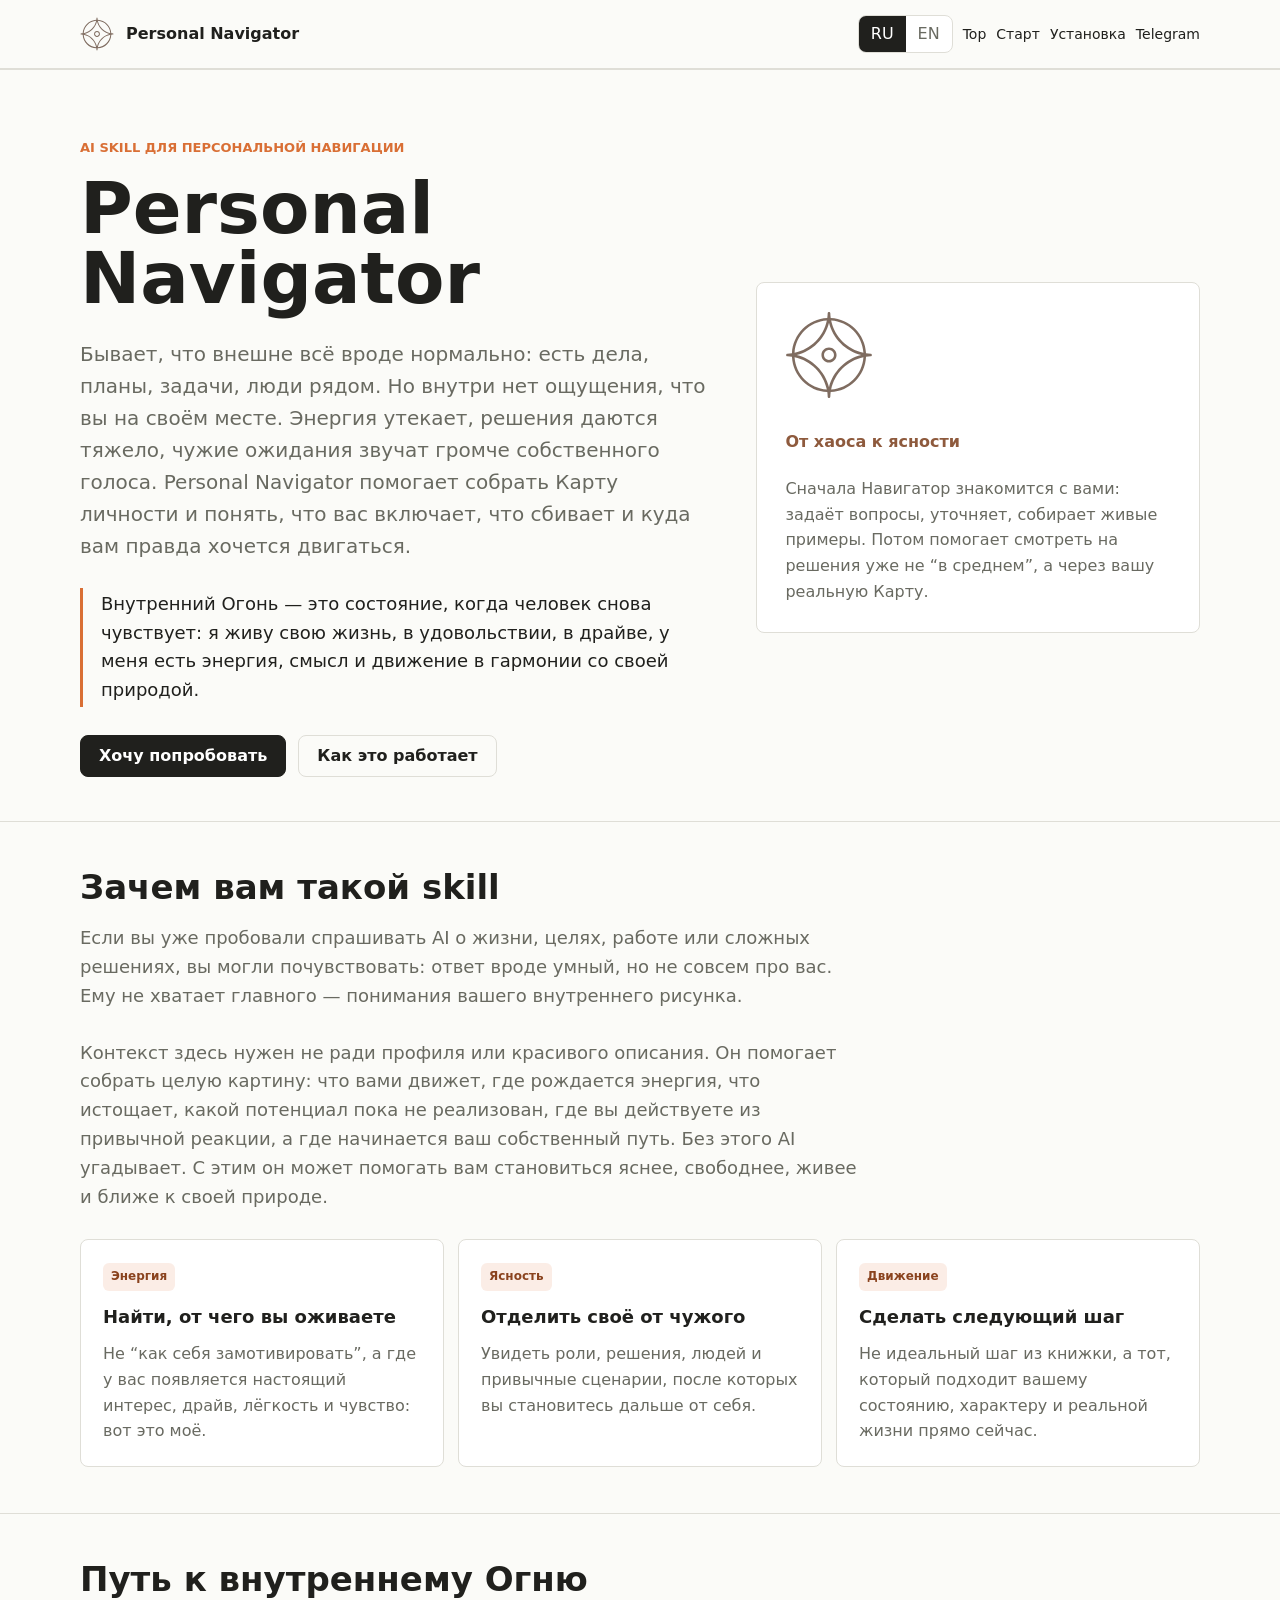
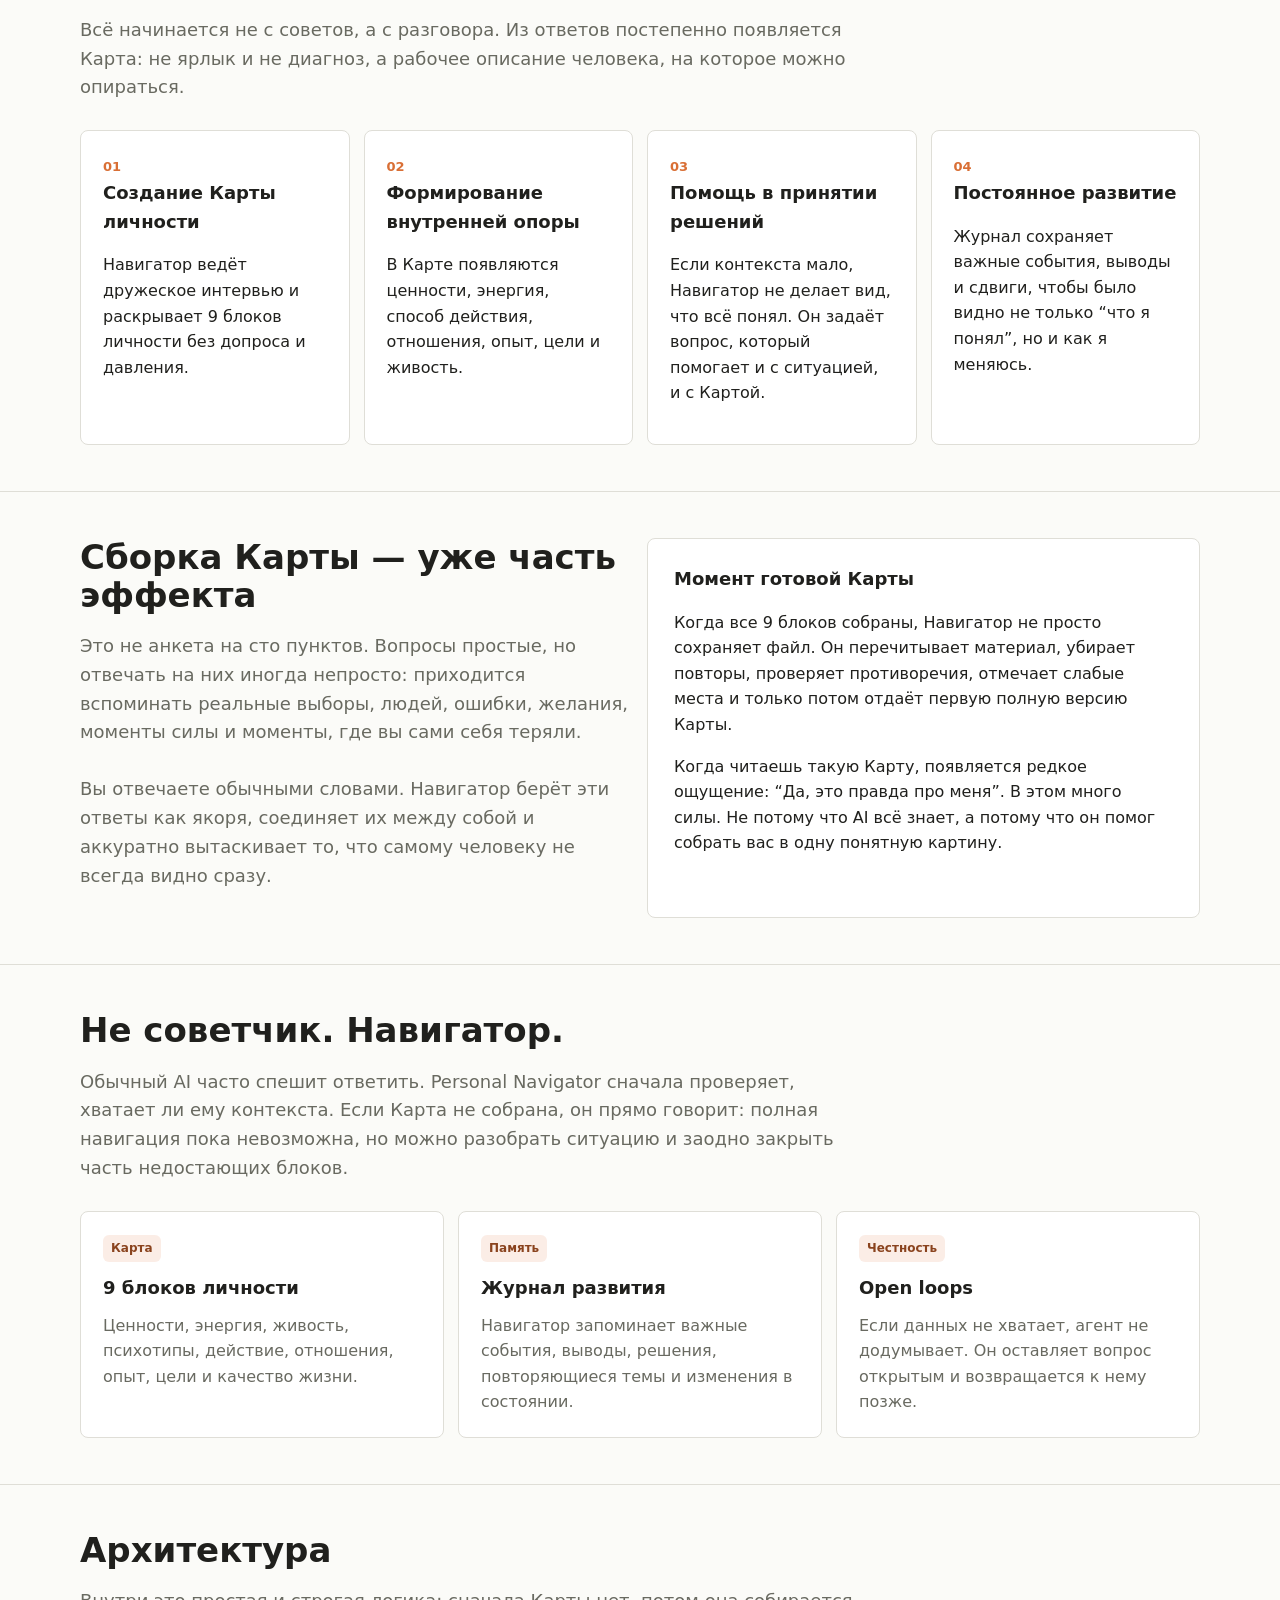
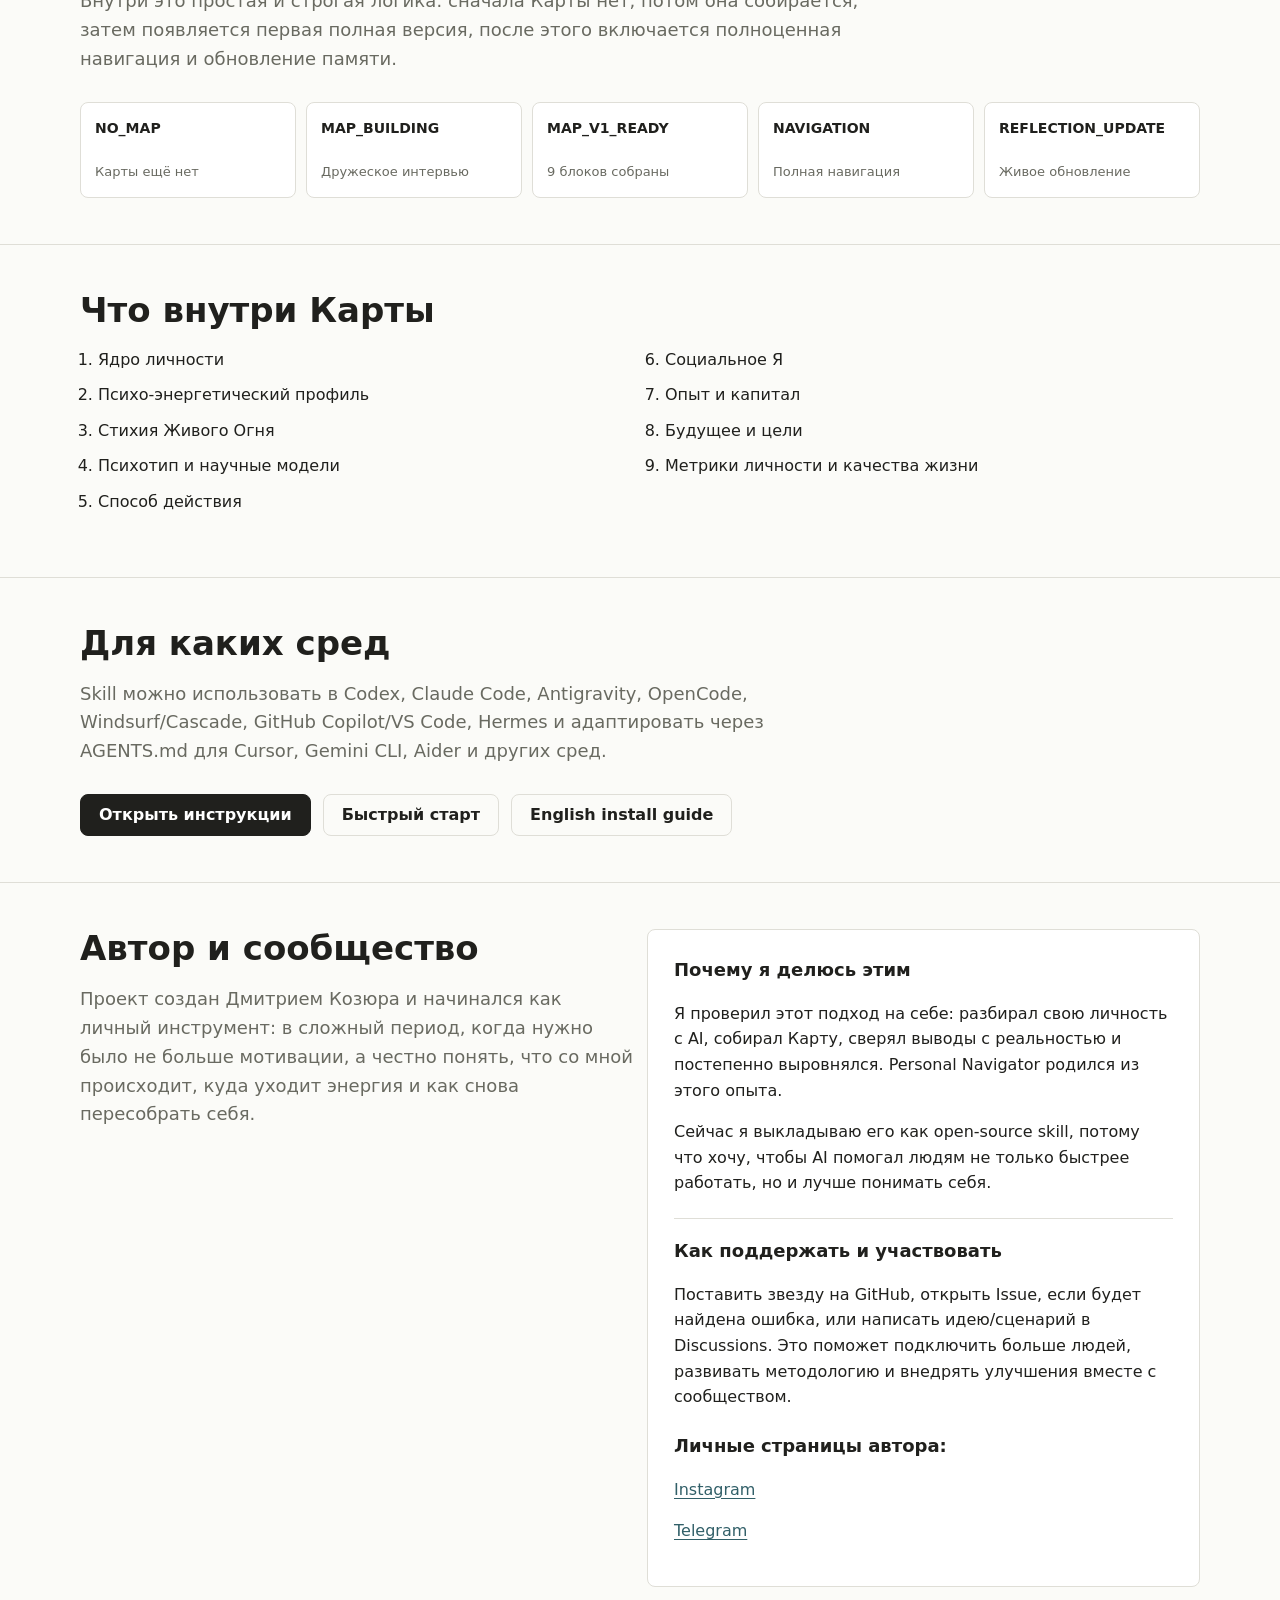
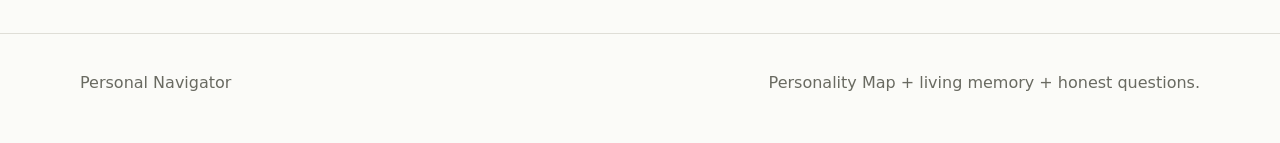
==== docs/index.html @ 2f651cb2 "Initial public release of Personal Navigator" ====
<!doctype html>
<html lang="ru">
  <head>
    <meta charset="utf-8">
    <meta name="viewport" content="width=device-width, initial-scale=1">
    <title>Personal Navigator</title>
    <meta
      name="description"
      content="Personal Navigator: AI navigation toward a living Personality Map, self-understanding, energy, development memory, and Living Fire."
    >
    <style>
      :root {
        --bg: #fbfbf8;
        --panel: #ffffff;
        --ink: #20201d;
        --muted: #696a61;
        --line: #dfded7;
        --fire: #d96f35;
        --moss: #55715b;
        --sea: #315f68;
        --gold: #b88a2f;
        --clay: #8e5a3d;
      }

      * {
        box-sizing: border-box;
      }

      body {
        margin: 0;
        background: var(--bg);
        color: var(--ink);
        font-family: Inter, ui-sans-serif, system-ui, -apple-system, BlinkMacSystemFont, "Segoe UI", sans-serif;
        line-height: 1.6;
      }

      a {
        color: var(--sea);
        text-decoration-thickness: 1px;
        text-underline-offset: 0.18em;
      }

      .wrap {
        width: min(1120px, calc(100% - 32px));
        margin: 0 auto;
      }

      .topbar {
        border-bottom: 1px solid var(--line);
        background: rgba(251, 251, 248, 0.92);
        backdrop-filter: blur(14px);
        position: sticky;
        top: 0;
        z-index: 10;
      }

      .topbar-inner {
        min-height: 68px;
        display: flex;
        align-items: center;
        justify-content: space-between;
        gap: 18px;
      }

      .brand {
        display: flex;
        align-items: center;
        gap: 12px;
        font-weight: 750;
      }

      .brand img {
        width: 34px;
        height: 34px;
      }

      .nav {
        display: flex;
        align-items: center;
        gap: 10px;
        flex-wrap: wrap;
        justify-content: flex-end;
      }

      .lang-switch {
        display: inline-flex;
        border: 1px solid var(--line);
        background: var(--panel);
        border-radius: 8px;
        overflow: hidden;
      }

      .lang-switch button {
        border: 0;
        background: transparent;
        color: var(--muted);
        min-width: 46px;
        height: 36px;
        padding: 0 12px;
        font: inherit;
        cursor: pointer;
      }

      .lang-switch button[aria-pressed="true"] {
        background: var(--ink);
        color: #fff;
      }

      .nav-link {
        min-height: 36px;
        display: inline-flex;
        align-items: center;
        color: var(--ink);
        font-size: 14px;
        text-decoration: none;
      }

      .button {
        display: inline-flex;
        align-items: center;
        justify-content: center;
        min-height: 42px;
        padding: 0 18px;
        border-radius: 8px;
        border: 1px solid var(--ink);
        background: var(--ink);
        color: #fff;
        text-decoration: none;
        font-weight: 700;
      }

      .button.secondary {
        background: transparent;
        color: var(--ink);
        border-color: var(--line);
      }

      .hero {
        padding: 68px 0 44px;
      }

      .hero-grid {
        display: grid;
        grid-template-columns: minmax(0, 1.18fr) minmax(280px, 0.82fr);
        gap: 38px;
        align-items: center;
      }

      .eyebrow {
        margin: 0 0 14px;
        color: var(--fire);
        font-size: 13px;
        text-transform: uppercase;
        letter-spacing: 0;
        font-weight: 800;
      }

      h1 {
        margin: 0;
        font-size: clamp(42px, 6vw, 72px);
        line-height: 0.98;
        letter-spacing: 0;
      }

      .lead {
        margin: 24px 0 0;
        color: var(--muted);
        font-size: 20px;
        max-width: 720px;
      }

      .fire-note {
        margin: 26px 0 0;
        max-width: 680px;
        border-left: 3px solid var(--fire);
        padding: 2px 0 2px 18px;
        color: var(--ink);
        font-size: 18px;
      }

      .micro-copy {
        color: var(--muted);
        font-size: 14px;
        margin: 14px 0 0;
      }

      .actions {
        display: flex;
        gap: 12px;
        flex-wrap: wrap;
        margin-top: 28px;
      }

      .compass-card {
        background: var(--panel);
        border: 1px solid var(--line);
        border-radius: 8px;
        padding: 28px;
      }

      .compass-card img {
        width: 88px;
        height: 88px;
      }

      .compass-card p {
        margin: 22px 0 0;
        color: var(--muted);
      }

      .compass-title {
        display: block;
        margin-top: 22px;
        color: var(--clay);
        font-weight: 800;
      }

      section {
        padding: 46px 0;
        border-top: 1px solid var(--line);
      }

      h2 {
        margin: 0 0 18px;
        font-size: 34px;
        line-height: 1.12;
        letter-spacing: 0;
      }

      h3 {
        margin: 0 0 10px;
        font-size: 18px;
      }

      .section-lead {
        color: var(--muted);
        max-width: 780px;
        margin: 0 0 28px;
        font-size: 18px;
      }

      .grid-3 {
        display: grid;
        grid-template-columns: repeat(3, minmax(0, 1fr));
        gap: 14px;
      }

      .grid-2 {
        display: grid;
        grid-template-columns: repeat(2, minmax(0, 1fr));
        gap: 14px;
      }

      .card {
        background: var(--panel);
        border: 1px solid var(--line);
        border-radius: 8px;
        padding: 22px;
      }

      .card p {
        color: var(--muted);
        margin: 0;
      }

      .card .plain-link {
        display: inline-flex;
        margin-top: 14px;
        font-weight: 700;
      }

      .tag {
        display: inline-block;
        margin-bottom: 12px;
        padding: 4px 8px;
        border-radius: 6px;
        background: rgba(217, 111, 53, 0.12);
        color: #8a431e;
        font-size: 12px;
        font-weight: 800;
      }

      .flow {
        display: grid;
        grid-template-columns: repeat(5, minmax(0, 1fr));
        gap: 10px;
      }

      .path-grid {
        display: grid;
        grid-template-columns: repeat(4, minmax(0, 1fr));
        gap: 14px;
      }

      .path-step {
        background: var(--panel);
        border: 1px solid var(--line);
        border-radius: 8px;
        padding: 22px;
      }

      .path-step span {
        color: var(--fire);
        font-weight: 850;
        font-size: 13px;
      }

      .story-panel {
        background: var(--panel);
        border: 1px solid var(--line);
        border-radius: 8px;
        padding: 26px;
      }

      .story-panel p + p {
        margin-top: 14px;
      }

      .story-panel h3:not(:first-child) {
        margin-top: 22px;
      }

      .community-note {
        border-top: 1px solid var(--line);
        margin-top: 22px;
        padding-top: 18px;
      }

      .flow-step {
        min-height: 96px;
        border: 1px solid var(--line);
        background: var(--panel);
        border-radius: 8px;
        padding: 14px;
        display: flex;
        flex-direction: column;
        justify-content: space-between;
      }

      .flow-step strong {
        font-size: 14px;
        overflow-wrap: anywhere;
      }

      .flow-step span {
        color: var(--muted);
        font-size: 13px;
      }

      .map-list {
        columns: 2;
        column-gap: 32px;
        padding-left: 18px;
      }

      .map-list li {
        break-inside: avoid;
        margin: 0 0 10px;
      }

      .footer {
        padding: 36px 0 48px;
        color: var(--muted);
        border-top: 1px solid var(--line);
      }

      .footer-inner {
        display: flex;
        justify-content: space-between;
        gap: 18px;
        flex-wrap: wrap;
      }

      [data-lang-panel] {
        display: none;
      }

      [data-lang-panel].active {
        display: block;
      }

      @media (max-width: 860px) {
        .hero-grid,
        .grid-3,
        .grid-2,
        .path-grid,
        .flow {
          grid-template-columns: 1fr;
        }

        .hero {
          padding-top: 42px;
        }

        .topbar-inner {
          align-items: flex-start;
          flex-direction: column;
          padding: 12px 0;
        }

        .nav {
          justify-content: flex-start;
        }

        .map-list {
          columns: 1;
        }
      }
    </style>
  </head>
  <body>
    <header class="topbar" id="top">
      <div class="wrap topbar-inner">
        <div class="brand">
          <img src="assets/logo-ai-navigator.svg" alt="">
          <span>Personal Navigator</span>
        </div>
        <nav class="nav" aria-label="Main navigation">
          <div class="lang-switch" aria-label="Language">
            <button type="button" data-lang-button="ru" aria-pressed="true">RU</button>
            <button type="button" data-lang-button="en" aria-pressed="false">EN</button>
          </div>
          <a class="nav-link" href="#top">Top</a>
          <a class="nav-link" id="quickstartLink" href="quickstart.html">Старт</a>
          <a class="nav-link" id="installLink" href="installation.html">Установка</a>
          <a class="nav-link" href="https://t.me/dmitry_kozyura">Telegram</a>
        </nav>
      </div>
    </header>

    <main>
      <div data-lang-panel="ru" class="active">
        <section class="hero" id="overview">
          <div class="wrap hero-grid">
            <div>
              <p class="eyebrow">AI skill для персональной навигации</p>
              <h1>Personal Navigator</h1>
              <p class="lead">
                Бывает, что внешне всё вроде нормально: есть дела, планы, задачи, люди рядом. Но внутри нет ощущения, что вы на своём месте. Энергия утекает, решения даются тяжело, чужие ожидания звучат громче собственного голоса. Personal Navigator помогает собрать Карту личности и понять, что вас включает, что сбивает и куда вам правда хочется двигаться.
              </p>
              <p class="fire-note">
                Внутренний Огонь — это состояние, когда человек снова чувствует: я живу свою жизнь, в удовольствии, в драйве, у меня есть энергия, смысл и движение в гармонии со своей природой.
              </p>
              <div class="actions">
                <a class="button" href="quickstart.html">Хочу попробовать</a>
                <a class="button secondary" href="#details-ru">Как это работает</a>
              </div>
            </div>
            <aside class="compass-card">
              <img src="assets/logo-ai-navigator.svg" alt="">
              <strong class="compass-title">От хаоса к ясности</strong>
              <p>
                Сначала Навигатор знакомится с вами: задаёт вопросы, уточняет, собирает живые примеры. Потом помогает смотреть на решения уже не “в среднем”, а через вашу реальную Карту.
              </p>
            </aside>
          </div>
        </section>

        <section>
          <div class="wrap">
            <h2>Зачем вам такой skill</h2>
            <p class="section-lead">
              Если вы уже пробовали спрашивать AI о жизни, целях, работе или сложных решениях, вы могли почувствовать: ответ вроде умный, но не совсем про вас. Ему не хватает главного — понимания вашего внутреннего рисунка.
            </p>
            <p class="section-lead">
              Контекст здесь нужен не ради профиля или красивого описания. Он помогает собрать целую картину: что вами движет, где рождается энергия, что истощает, какой потенциал пока не реализован, где вы действуете из привычной реакции, а где начинается ваш собственный путь. Без этого AI угадывает. С этим он может помогать вам становиться яснее, свободнее, живее и ближе к своей природе.
            </p>
            <div class="grid-3">
              <article class="card">
                <span class="tag">Энергия</span>
                <h3>Найти, от чего вы оживаете</h3>
                <p>Не “как себя замотивировать”, а где у вас появляется настоящий интерес, драйв, лёгкость и чувство: вот это моё.</p>
              </article>
              <article class="card">
                <span class="tag">Ясность</span>
                <h3>Отделить своё от чужого</h3>
                <p>Увидеть роли, решения, людей и привычные сценарии, после которых вы становитесь дальше от себя.</p>
              </article>
              <article class="card">
                <span class="tag">Движение</span>
                <h3>Сделать следующий шаг</h3>
                <p>Не идеальный шаг из книжки, а тот, который подходит вашему состоянию, характеру и реальной жизни прямо сейчас.</p>
              </article>
            </div>
          </div>
        </section>

        <section>
          <div class="wrap">
            <h2>Путь к внутреннему Огню</h2>
            <p class="section-lead">
              Всё начинается не с советов, а с разговора. Из ответов постепенно появляется Карта: не ярлык и не диагноз, а рабочее описание человека, на которое можно опираться.
            </p>
            <div class="path-grid">
              <article class="path-step">
                <span>01</span>
                <h3>Создание Карты личности</h3>
                <p>Навигатор ведёт дружеское интервью и раскрывает 9 блоков личности без допроса и давления.</p>
              </article>
              <article class="path-step">
                <span>02</span>
                <h3>Формирование внутренней опоры</h3>
                <p>В Карте появляются ценности, энергия, способ действия, отношения, опыт, цели и живость.</p>
              </article>
              <article class="path-step">
                <span>03</span>
                <h3>Помощь в принятии решений</h3>
                <p>Если контекста мало, Навигатор не делает вид, что всё понял. Он задаёт вопрос, который помогает и с ситуацией, и с Картой.</p>
              </article>
              <article class="path-step">
                <span>04</span>
                <h3>Постоянное развитие</h3>
                <p>Журнал сохраняет важные события, выводы и сдвиги, чтобы было видно не только “что я понял”, но и как я меняюсь.</p>
              </article>
            </div>
          </div>
        </section>

        <section>
          <div class="wrap grid-2">
            <div>
              <h2>Сборка Карты — уже часть эффекта</h2>
              <p class="section-lead">
                Это не анкета на сто пунктов. Вопросы простые, но отвечать на них иногда непросто: приходится вспоминать реальные выборы, людей, ошибки, желания, моменты силы и моменты, где вы сами себя теряли.
              </p>
              <p class="section-lead">
                Вы отвечаете обычными словами. Навигатор берёт эти ответы как якоря, соединяет их между собой и аккуратно вытаскивает то, что самому человеку не всегда видно сразу.
              </p>
            </div>
            <div class="story-panel">
              <h3>Момент готовой Карты</h3>
              <p>
                Когда все 9 блоков собраны, Навигатор не просто сохраняет файл. Он перечитывает материал, убирает повторы, проверяет противоречия, отмечает слабые места и только потом отдаёт первую полную версию Карты.
              </p>
              <p>
                Когда читаешь такую Карту, появляется редкое ощущение: “Да, это правда про меня”. В этом много силы. Не потому что AI всё знает, а потому что он помог собрать вас в одну понятную картину.
              </p>
            </div>
          </div>
        </section>

        <section id="details-ru">
          <div class="wrap">
            <h2>Не советчик. Навигатор.</h2>
            <p class="section-lead">
              Обычный AI часто спешит ответить. Personal Navigator сначала проверяет, хватает ли ему контекста. Если Карта не собрана, он прямо говорит: полная навигация пока невозможна, но можно разобрать ситуацию и заодно закрыть часть недостающих блоков.
            </p>
            <div class="grid-3">
              <article class="card">
                <span class="tag">Карта</span>
                <h3>9 блоков личности</h3>
                <p>Ценности, энергия, живость, психотипы, действие, отношения, опыт, цели и качество жизни.</p>
              </article>
              <article class="card">
                <span class="tag">Память</span>
                <h3>Журнал развития</h3>
                <p>Навигатор запоминает важные события, выводы, решения, повторяющиеся темы и изменения в состоянии.</p>
              </article>
              <article class="card">
                <span class="tag">Честность</span>
                <h3>Open loops</h3>
                <p>Если данных не хватает, агент не додумывает. Он оставляет вопрос открытым и возвращается к нему позже.</p>
              </article>
            </div>
          </div>
        </section>

        <section>
          <div class="wrap">
            <h2>Архитектура</h2>
            <p class="section-lead">
              Внутри это простая и строгая логика: сначала Карты нет, потом она собирается, затем появляется первая полная версия, после этого включается полноценная навигация и обновление памяти.
            </p>
            <div class="flow" aria-label="Navigator lifecycle">
              <div class="flow-step"><strong>NO_MAP</strong><span>Карты ещё нет</span></div>
              <div class="flow-step"><strong>MAP_BUILDING</strong><span>Дружеское интервью</span></div>
              <div class="flow-step"><strong>MAP_V1_READY</strong><span>9 блоков собраны</span></div>
              <div class="flow-step"><strong>NAVIGATION</strong><span>Полная навигация</span></div>
              <div class="flow-step"><strong>REFLECTION_UPDATE</strong><span>Живое обновление</span></div>
            </div>
          </div>
        </section>

        <section>
          <div class="wrap">
            <h2>Что внутри Карты</h2>
            <ol class="map-list">
              <li>Ядро личности</li>
              <li>Психо-энергетический профиль</li>
              <li>Стихия Живого Огня</li>
              <li>Психотип и научные модели</li>
              <li>Способ действия</li>
              <li>Социальное Я</li>
              <li>Опыт и капитал</li>
              <li>Будущее и цели</li>
              <li>Метрики личности и качества жизни</li>
            </ol>
          </div>
        </section>

        <section>
          <div class="wrap">
            <h2>Для каких сред</h2>
            <p class="section-lead">
              Skill можно использовать в Codex, Claude Code, Antigravity, OpenCode, Windsurf/Cascade, GitHub Copilot/VS Code, Hermes и адаптировать через AGENTS.md для Cursor, Gemini CLI, Aider и других сред.
            </p>
            <div class="actions">
              <a class="button" href="installation.html">Открыть инструкции</a>
              <a class="button secondary" href="quickstart.html">Быстрый старт</a>
              <a class="button secondary" href="installation.en.html">English install guide</a>
            </div>
          </div>
        </section>

        <section id="author-ru">
          <div class="wrap grid-2">
            <div>
              <h2>Автор и сообщество</h2>
              <p class="section-lead">
                Проект создан Дмитрием Козюра и начинался как личный инструмент: в сложный период, когда нужно было не больше мотивации, а честно понять, что со мной происходит, куда уходит энергия и как снова пересобрать себя.
              </p>
            </div>
            <div class="story-panel">
              <h3>Почему я делюсь этим</h3>
              <p>
                Я проверил этот подход на себе: разбирал свою личность с AI, собирал Карту, сверял выводы с реальностью и постепенно выровнялся. Personal Navigator родился из этого опыта.
              </p>
              <p>
                Сейчас я выкладываю его как open-source skill, потому что хочу, чтобы AI помогал людям не только быстрее работать, но и лучше понимать себя.
              </p>
              <div class="community-note">
                <h3>Как поддержать и участвовать</h3>
                <p>
                  Поставить звезду на GitHub, открыть Issue, если будет найдена ошибка, или написать идею/сценарий в Discussions. Это поможет подключить больше людей, развивать методологию и внедрять улучшения вместе с сообществом.
                </p>
              </div>
              <h3>Личные страницы автора:</h3>
              <p><a href="https://instagram.com/dmitry.kozyura">Instagram</a></p>
              <p><a href="https://t.me/dmitry_kozyura">Telegram</a></p>
            </div>
          </div>
        </section>
      </div>

      <div data-lang-panel="en">
        <section class="hero">
          <div class="wrap hero-grid">
            <div>
              <p class="eyebrow">AI skill for personal navigation</p>
              <h1>Personal Navigator</h1>
              <p class="lead">
                Sometimes everything looks fine from the outside: work, plans, people, responsibilities. But inside, something is off. Energy leaks, decisions feel heavy, and other people’s expectations get louder than your own voice. Personal Navigator helps you build a Personality Map and see what gives you energy, what pulls you away from yourself, and where you actually want to move.
              </p>
              <p class="fire-note">
                Living Fire is the state where you feel again: I am living my life, with pleasure, drive, energy, meaning, and movement in harmony with my nature.
              </p>
              <div class="actions">
                <a class="button" href="quickstart.en.html">Try it</a>
                <a class="button secondary" href="#details-en">How it works</a>
              </div>
            </div>
            <aside class="compass-card">
              <img src="assets/logo-ai-navigator.svg" alt="">
              <strong class="compass-title">From noise to clarity</strong>
              <p>
                First, the Navigator gets to know you: asks questions, clarifies, gathers real examples. Then it helps you look at decisions through your own Map, not through average advice.
              </p>
            </aside>
          </div>
        </section>

        <section>
          <div class="wrap">
            <h2>Why you might need this skill</h2>
            <p class="section-lead">
              If you have already asked AI about life, goals, work, or difficult decisions, you may have felt it: the answer sounds smart, but not fully about you. What is missing is the deeper picture of how you are built.
            </p>
            <p class="section-lead">
              Context is not collected to create a nice profile. It is collected to see the whole pattern: what moves you, where energy appears, what drains you, which potential is still unused, where you act from old reactions, and where your own path begins. Without that, AI guesses. With it, the Navigator can help you become clearer, freer, more alive, and closer to your nature.
            </p>
            <div class="grid-3">
              <article class="card">
                <span class="tag">Energy</span>
                <h3>Find what brings you alive</h3>
                <p>Not “how to motivate yourself,” but where real interest, drive, ease, and the feeling of “this is mine” appear.</p>
              </article>
              <article class="card">
                <span class="tag">Clarity</span>
                <h3>Separate yours from not yours</h3>
                <p>Notice roles, decisions, people, and familiar scenarios after which you feel farther away from yourself.</p>
              </article>
              <article class="card">
                <span class="tag">Movement</span>
                <h3>Choose the next step</h3>
                <p>Not the perfect step from a book, but the one that fits your state, character, and real life right now.</p>
              </article>
            </div>
          </div>
        </section>

        <section>
          <div class="wrap">
            <h2>The Path to Living Fire</h2>
            <p class="section-lead">
              It starts with conversation, not advice. From your answers, a Map appears: not a label or diagnosis, but a practical description of the person you can rely on.
            </p>
            <div class="path-grid">
              <article class="path-step">
                <span>01</span>
                <h3>Creating the Personality Map</h3>
                <p>AI guides a friendly interview and gradually reveals 9 personality blocks without interrogation or pressure.</p>
              </article>
              <article class="path-step">
                <span>02</span>
                <h3>Building inner support</h3>
                <p>The Map captures values, energy, action style, relationships, experience, goals, and aliveness.</p>
              </article>
              <article class="path-step">
                <span>03</span>
                <h3>Help with decisions</h3>
                <p>When context is missing, the Navigator does not pretend it understands. It asks a question that helps both the situation and the Map.</p>
              </article>
              <article class="path-step">
                <span>04</span>
                <h3>Ongoing development</h3>
                <p>The journal keeps important events, conclusions, and shifts so you can see not only what you understood, but how you are changing.</p>
              </article>
            </div>
          </div>
        </section>

        <section>
          <div class="wrap grid-2">
            <div>
              <h2>Building the Map is already part of the effect</h2>
              <p class="section-lead">
                This is not a hundred-point form. The questions are simple, but answering them can be hard: you have to remember real choices, people, mistakes, desires, moments of strength, and moments where you lost yourself.
              </p>
              <p class="section-lead">
                You answer in ordinary words. The Navigator uses those answers as anchors, connects them, and carefully pulls out what is not always visible from the inside.
              </p>
            </div>
            <div class="story-panel">
              <h3>The finished Map moment</h3>
              <p>
                When all 9 blocks are complete, the Navigator does not just save a file. It rereads the material, removes duplicates, checks contradictions, marks weak areas, and only then gives the first complete Map version.
              </p>
              <p>
                Reading it can bring a rare feeling: “Yes, this is true about me.” The power is not that AI knows everything. The power is that it helped assemble you into one clear picture.
              </p>
            </div>
          </div>
        </section>

        <section id="details-en">
          <div class="wrap">
            <h2>Not an advisor. A navigator.</h2>
            <p class="section-lead">
              Generic AI often rushes to answer. Personal Navigator first checks whether it has enough context. If the Map is incomplete, it says so directly: full navigation is not available yet, but the situation can be explored while filling missing blocks.
            </p>
            <div class="grid-3">
              <article class="card">
                <span class="tag">Map</span>
                <h3>9 personality blocks</h3>
                <p>Values, energy, aliveness, models, action, relationships, experience, goals, and quality of life.</p>
              </article>
              <article class="card">
                <span class="tag">Memory</span>
                <h3>Development journal</h3>
                <p>The Navigator records meaningful events, insights, decisions, repeated themes, and growth dynamics.</p>
              </article>
              <article class="card">
                <span class="tag">Honesty</span>
                <h3>Open loops</h3>
                <p>If data is missing, the agent does not invent. It records hypotheses and gaps for later clarification.</p>
              </article>
            </div>
          </div>
        </section>

        <section>
          <div class="wrap">
            <h2>Architecture</h2>
            <p class="section-lead">
              The skill is built as a state machine: from no Map to Map building, then full navigation and regular memory updates.
            </p>
            <div class="flow" aria-label="Navigator lifecycle">
              <div class="flow-step"><strong>NO_MAP</strong><span>No usable Map yet</span></div>
              <div class="flow-step"><strong>MAP_BUILDING</strong><span>Friendly interview</span></div>
              <div class="flow-step"><strong>MAP_V1_READY</strong><span>9 blocks complete</span></div>
              <div class="flow-step"><strong>NAVIGATION</strong><span>Full navigation</span></div>
              <div class="flow-step"><strong>REFLECTION_UPDATE</strong><span>Living updates</span></div>
            </div>
          </div>
        </section>

        <section>
          <div class="wrap">
            <h2>What the Map Contains</h2>
            <ol class="map-list">
              <li>Core of Personality</li>
              <li>Psycho-Energetic Profile</li>
              <li>Living Fire Element</li>
              <li>Psychotype and Scientific Models</li>
              <li>Way of Action</li>
              <li>Social Self</li>
              <li>Experience and Capital</li>
              <li>Future and Goals</li>
              <li>Personality Metrics and Quality of Life</li>
            </ol>
          </div>
        </section>

        <section>
          <div class="wrap">
            <h2>Agent Environments</h2>
            <p class="section-lead">
              The skill can run in Codex, Claude Code, Antigravity, OpenCode, Windsurf/Cascade, GitHub Copilot/VS Code, Hermes, and can be adapted through AGENTS.md for Cursor, Gemini CLI, Aider, and other environments.
            </p>
            <div class="actions">
              <a class="button" href="installation.en.html">Open install guide</a>
              <a class="button secondary" href="quickstart.en.html">Quickstart</a>
              <a class="button secondary" href="installation.html">Русская инструкция</a>
            </div>
          </div>
        </section>

        <section id="author-en">
          <div class="wrap grid-2">
            <div>
              <h2>Author and Community</h2>
              <p class="section-lead">
                The project was created by Dmitry Kozyura and began as a personal tool: during a difficult period, I did not need more motivation. I needed to honestly understand what was happening to me, where my energy was going, and how to rebuild myself.
              </p>
            </div>
            <div class="story-panel">
              <h3>Why I am sharing it</h3>
              <p>
                I tested this approach on myself: explored my personality with AI, built a Map, checked insights against reality, and gradually found more inner stability. Personal Navigator was born from that experience.
              </p>
              <p>
                I am releasing it as an open-source skill because I want AI to help people not only work faster, but understand themselves better.
              </p>
              <div class="community-note">
                <h3>Support and participate</h3>
                <p>
                  Star the project on GitHub, open an Issue if you find a bug, or share an idea/scenario in Discussions. This helps bring more people in, develop the methodology, and add improvements together with the community.
                </p>
              </div>
              <h3>Author pages</h3>
              <p><a href="https://instagram.com/dmitry.kozyura">Instagram</a></p>
              <p><a href="https://t.me/dmitry_kozyura">Telegram</a></p>
            </div>
          </div>
        </section>
      </div>
    </main>

    <footer class="footer">
      <div class="wrap footer-inner">
        <span>Personal Navigator</span>
        <span>Personality Map + living memory + honest questions.</span>
      </div>
    </footer>

    <script>
      const buttons = document.querySelectorAll("[data-lang-button]");
      const panels = document.querySelectorAll("[data-lang-panel]");

      function setLanguage(language) {
        document.documentElement.lang = language;
        const installLink = document.getElementById("installLink");
        const quickstartLink = document.getElementById("quickstartLink");
        if (installLink) {
          installLink.href = language === "en" ? "installation.en.html" : "installation.html";
          installLink.textContent = language === "en" ? "Install" : "Установка";
        }
        if (quickstartLink) {
          quickstartLink.href = language === "en" ? "quickstart.en.html" : "quickstart.html";
          quickstartLink.textContent = language === "en" ? "Start" : "Старт";
        }
        buttons.forEach((button) => {
          button.setAttribute("aria-pressed", String(button.dataset.langButton === language));
        });
        panels.forEach((panel) => {
          panel.classList.toggle("active", panel.dataset.langPanel === language);
        });
        if (location.hash !== `#${language}`) {
          history.replaceState(null, "", `#${language}`);
        }
      }

      buttons.forEach((button) => {
        button.addEventListener("click", () => setLanguage(button.dataset.langButton));
      });

      window.addEventListener("hashchange", () => {
        const language = location.hash.replace("#", "");
        if (language === "en" || language === "ru") {
          setLanguage(language);
        }
      });

      const initial = location.hash.replace("#", "");
      if (initial === "en") {
        setLanguage("en");
      }
    </script>
  </body>
</html>
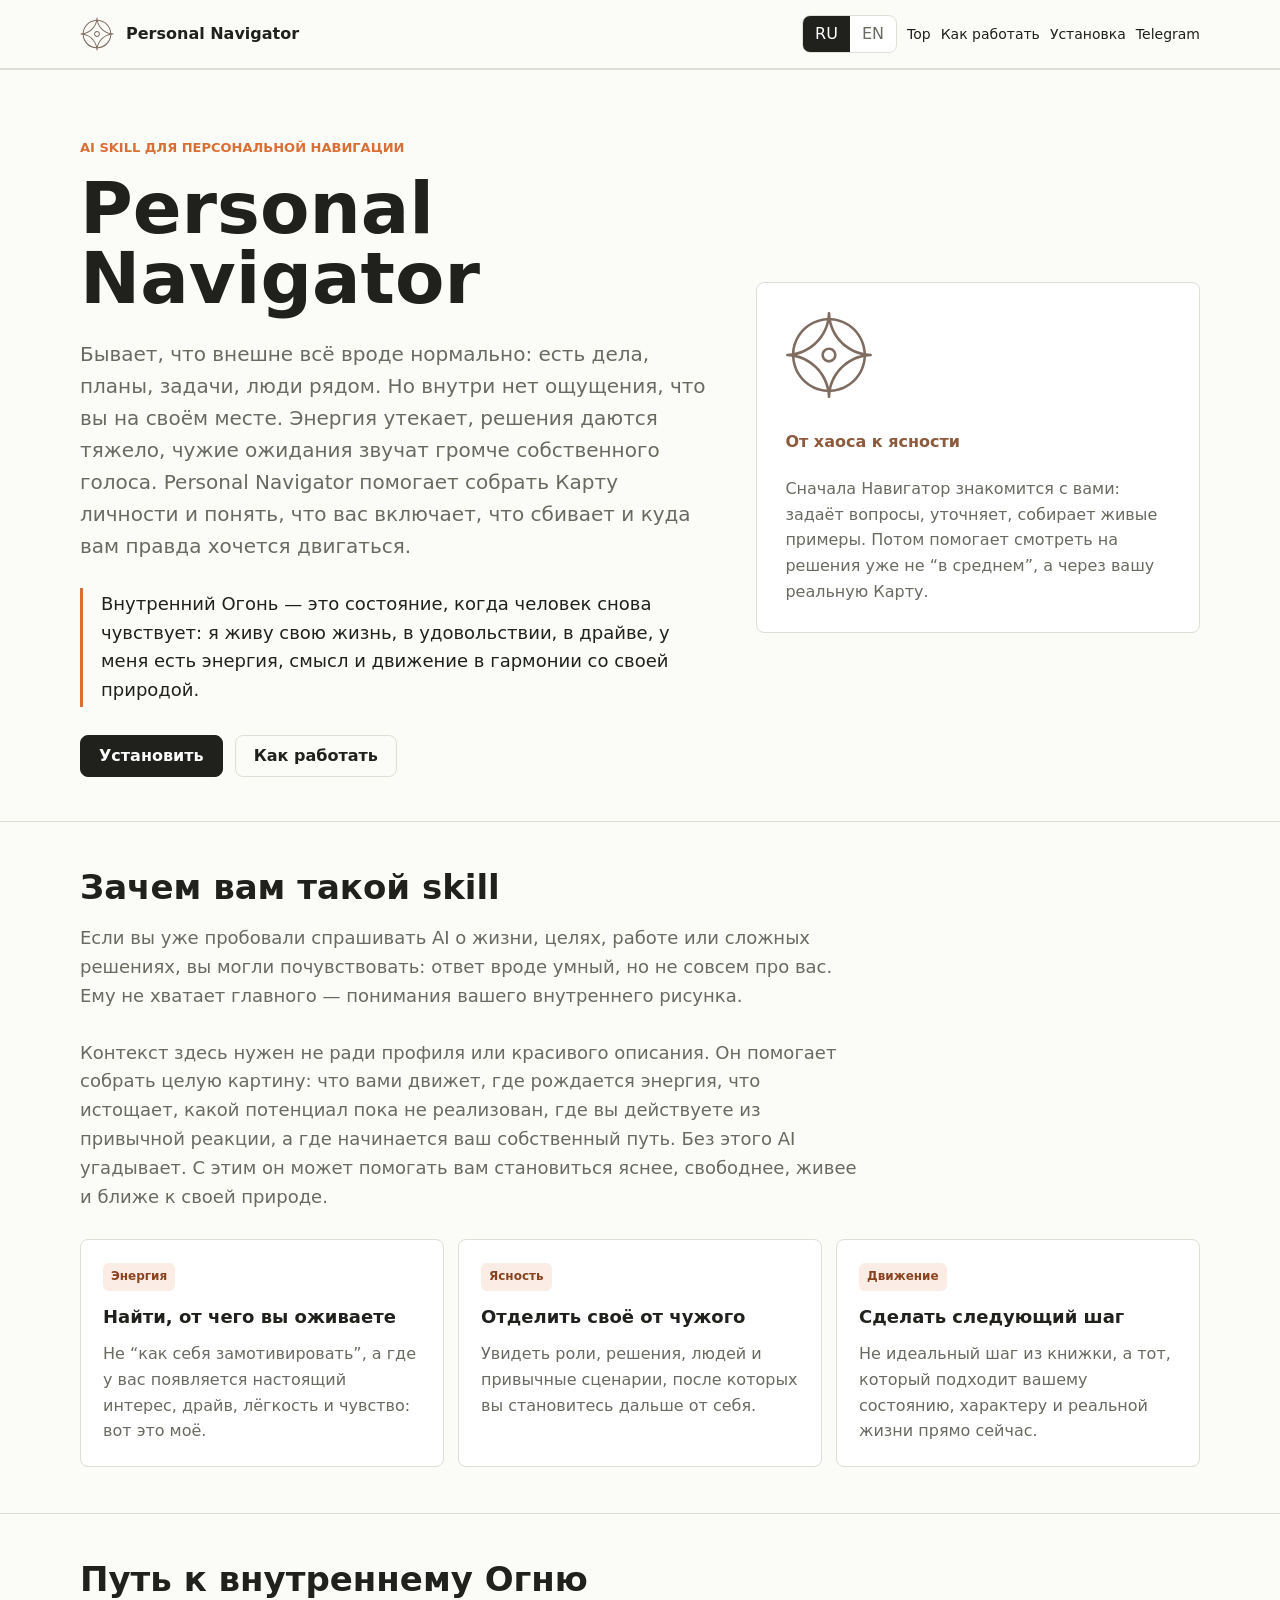
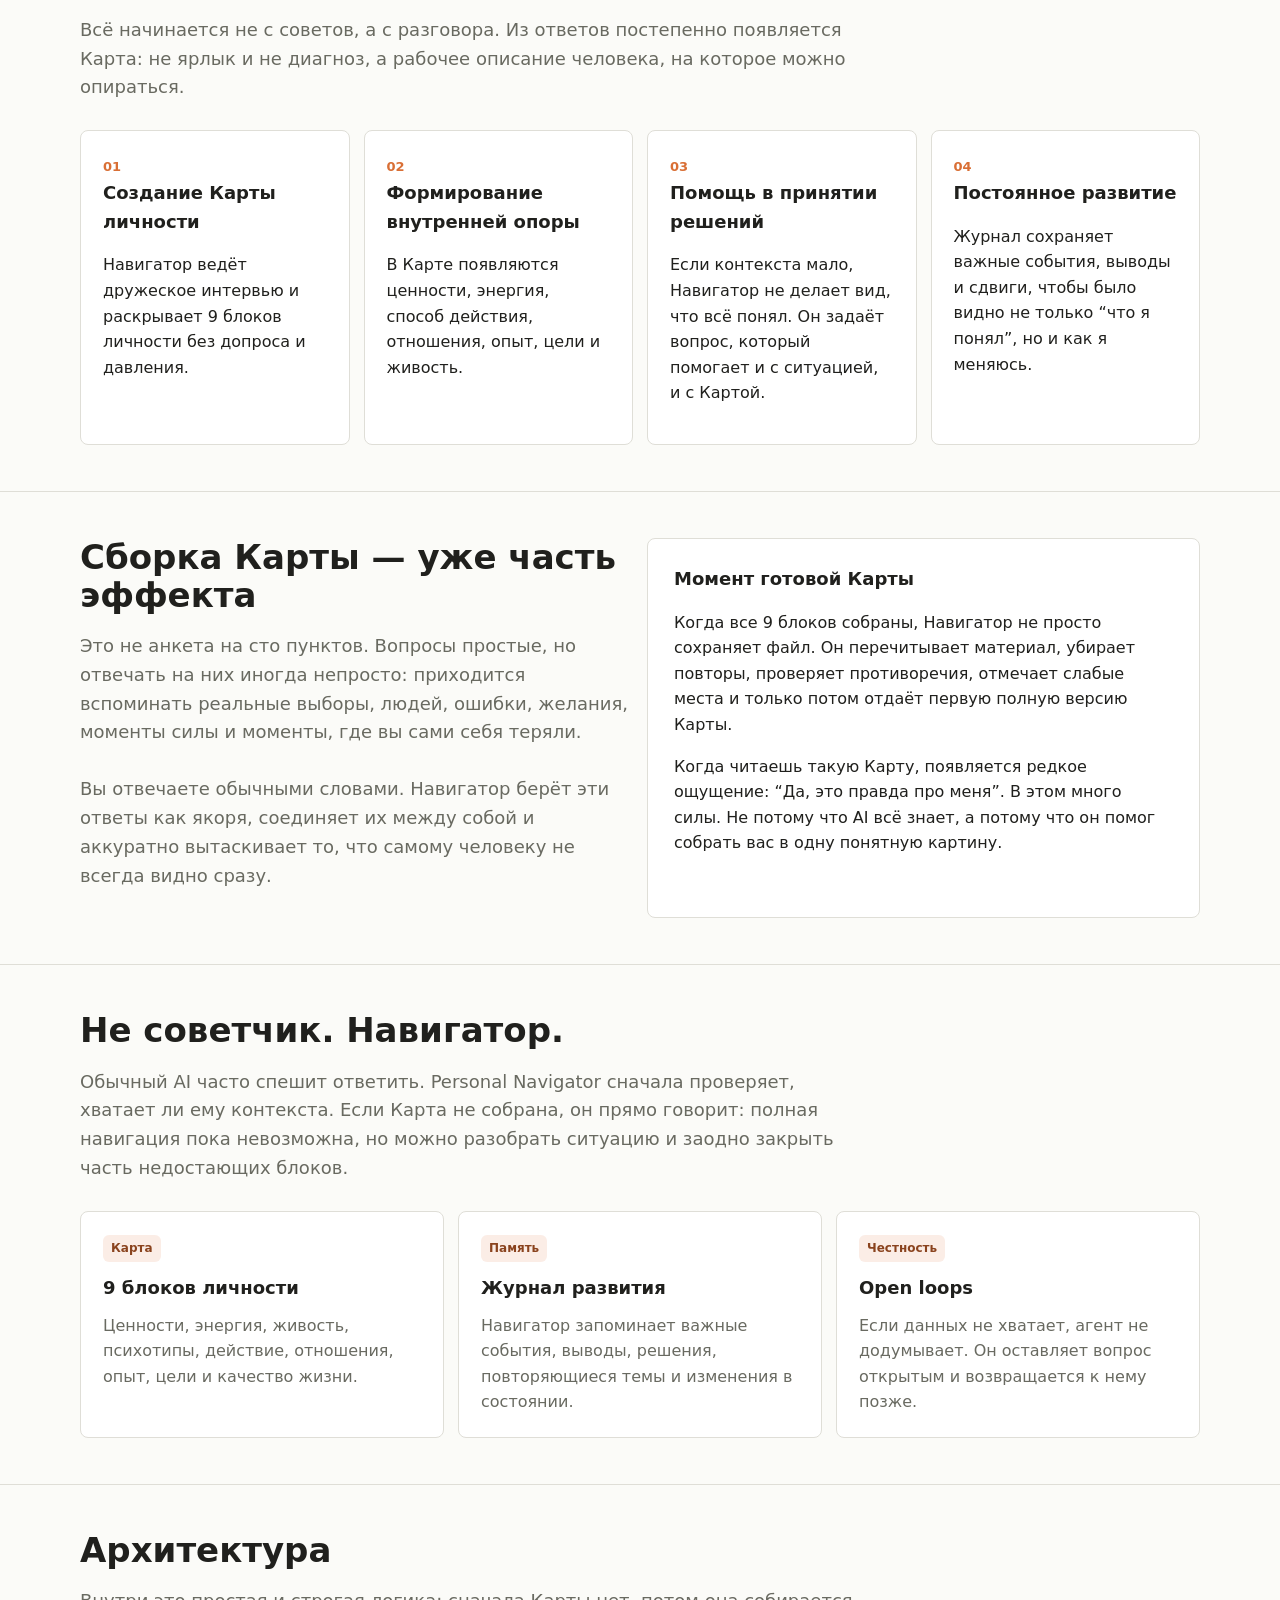
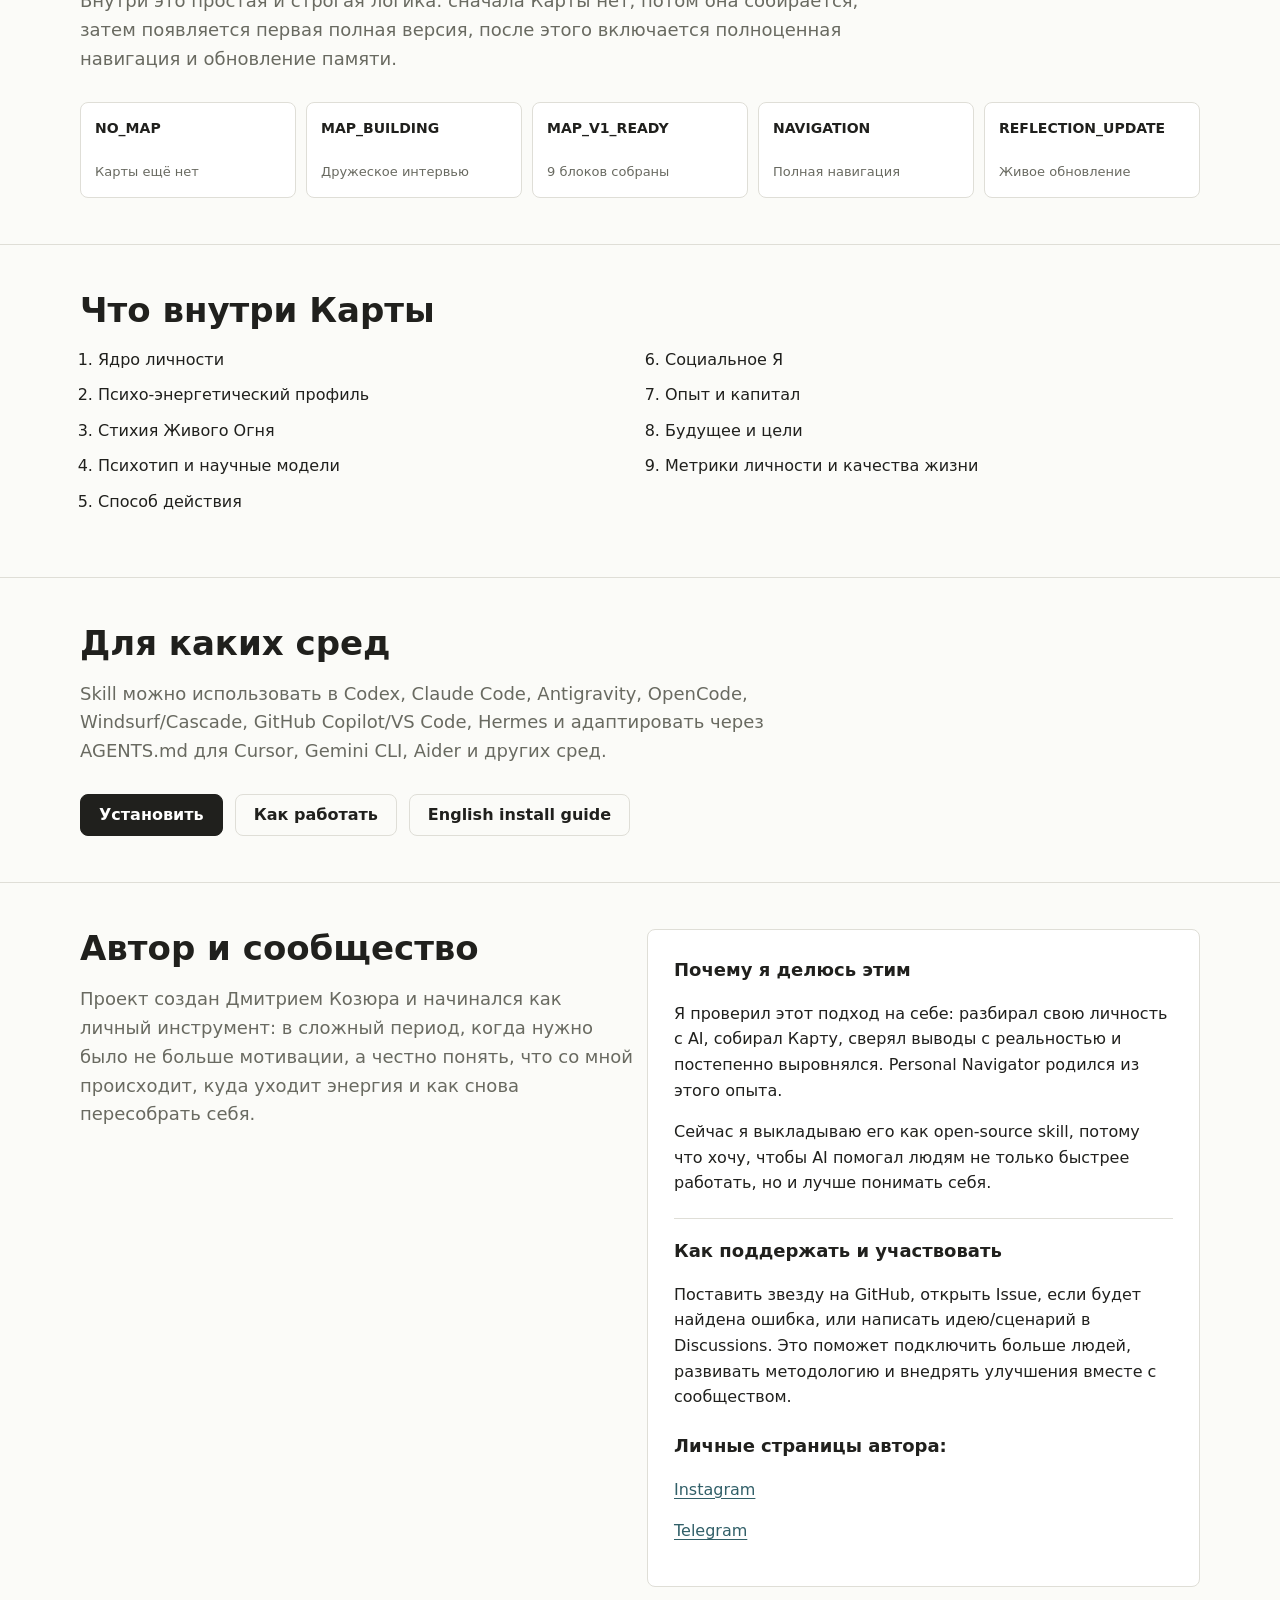
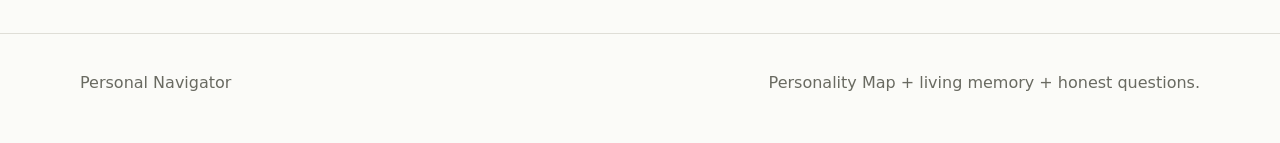
==== commit 6eefe14a: "Clarify install and usage CTAs" ====
--- a/docs/index.html
+++ b/docs/index.html
@@ -421,7 +421,7 @@
             <button type="button" data-lang-button="en" aria-pressed="false">EN</button>
           </div>
           <a class="nav-link" href="#top">Top</a>
-          <a class="nav-link" id="quickstartLink" href="quickstart.html">Старт</a>
+          <a class="nav-link" id="quickstartLink" href="quickstart.html">Как работать</a>
           <a class="nav-link" id="installLink" href="installation.html">Установка</a>
           <a class="nav-link" href="https://t.me/dmitry_kozyura">Telegram</a>
         </nav>
@@ -442,8 +442,8 @@
                 Внутренний Огонь — это состояние, когда человек снова чувствует: я живу свою жизнь, в удовольствии, в драйве, у меня есть энергия, смысл и движение в гармонии со своей природой.
               </p>
               <div class="actions">
-                <a class="button" href="quickstart.html">Хочу попробовать</a>
-                <a class="button secondary" href="#details-ru">Как это работает</a>
+                <a class="button" href="installation.html">Установить</a>
+                <a class="button secondary" href="quickstart.html">Как работать</a>
               </div>
             </div>
             <aside class="compass-card">
@@ -605,8 +605,8 @@
               Skill можно использовать в Codex, Claude Code, Antigravity, OpenCode, Windsurf/Cascade, GitHub Copilot/VS Code, Hermes и адаптировать через AGENTS.md для Cursor, Gemini CLI, Aider и других сред.
             </p>
             <div class="actions">
-              <a class="button" href="installation.html">Открыть инструкции</a>
-              <a class="button secondary" href="quickstart.html">Быстрый старт</a>
+              <a class="button" href="installation.html">Установить</a>
+              <a class="button secondary" href="quickstart.html">Как работать</a>
               <a class="button secondary" href="installation.en.html">English install guide</a>
             </div>
           </div>
@@ -655,8 +655,8 @@
                 Living Fire is the state where you feel again: I am living my life, with pleasure, drive, energy, meaning, and movement in harmony with my nature.
               </p>
               <div class="actions">
-                <a class="button" href="quickstart.en.html">Try it</a>
-                <a class="button secondary" href="#details-en">How it works</a>
+                <a class="button" href="installation.en.html">Install</a>
+                <a class="button secondary" href="quickstart.en.html">How to work</a>
               </div>
             </div>
             <aside class="compass-card">
@@ -818,8 +818,8 @@
               The skill can run in Codex, Claude Code, Antigravity, OpenCode, Windsurf/Cascade, GitHub Copilot/VS Code, Hermes, and can be adapted through AGENTS.md for Cursor, Gemini CLI, Aider, and other environments.
             </p>
             <div class="actions">
-              <a class="button" href="installation.en.html">Open install guide</a>
-              <a class="button secondary" href="quickstart.en.html">Quickstart</a>
+              <a class="button" href="installation.en.html">Install</a>
+              <a class="button secondary" href="quickstart.en.html">How to work</a>
               <a class="button secondary" href="installation.html">Русская инструкция</a>
             </div>
           </div>
@@ -877,7 +877,7 @@
         }
         if (quickstartLink) {
           quickstartLink.href = language === "en" ? "quickstart.en.html" : "quickstart.html";
-          quickstartLink.textContent = language === "en" ? "Start" : "Старт";
+          quickstartLink.textContent = language === "en" ? "How to work" : "Как работать";
         }
         buttons.forEach((button) => {
           button.setAttribute("aria-pressed", String(button.dataset.langButton === language));
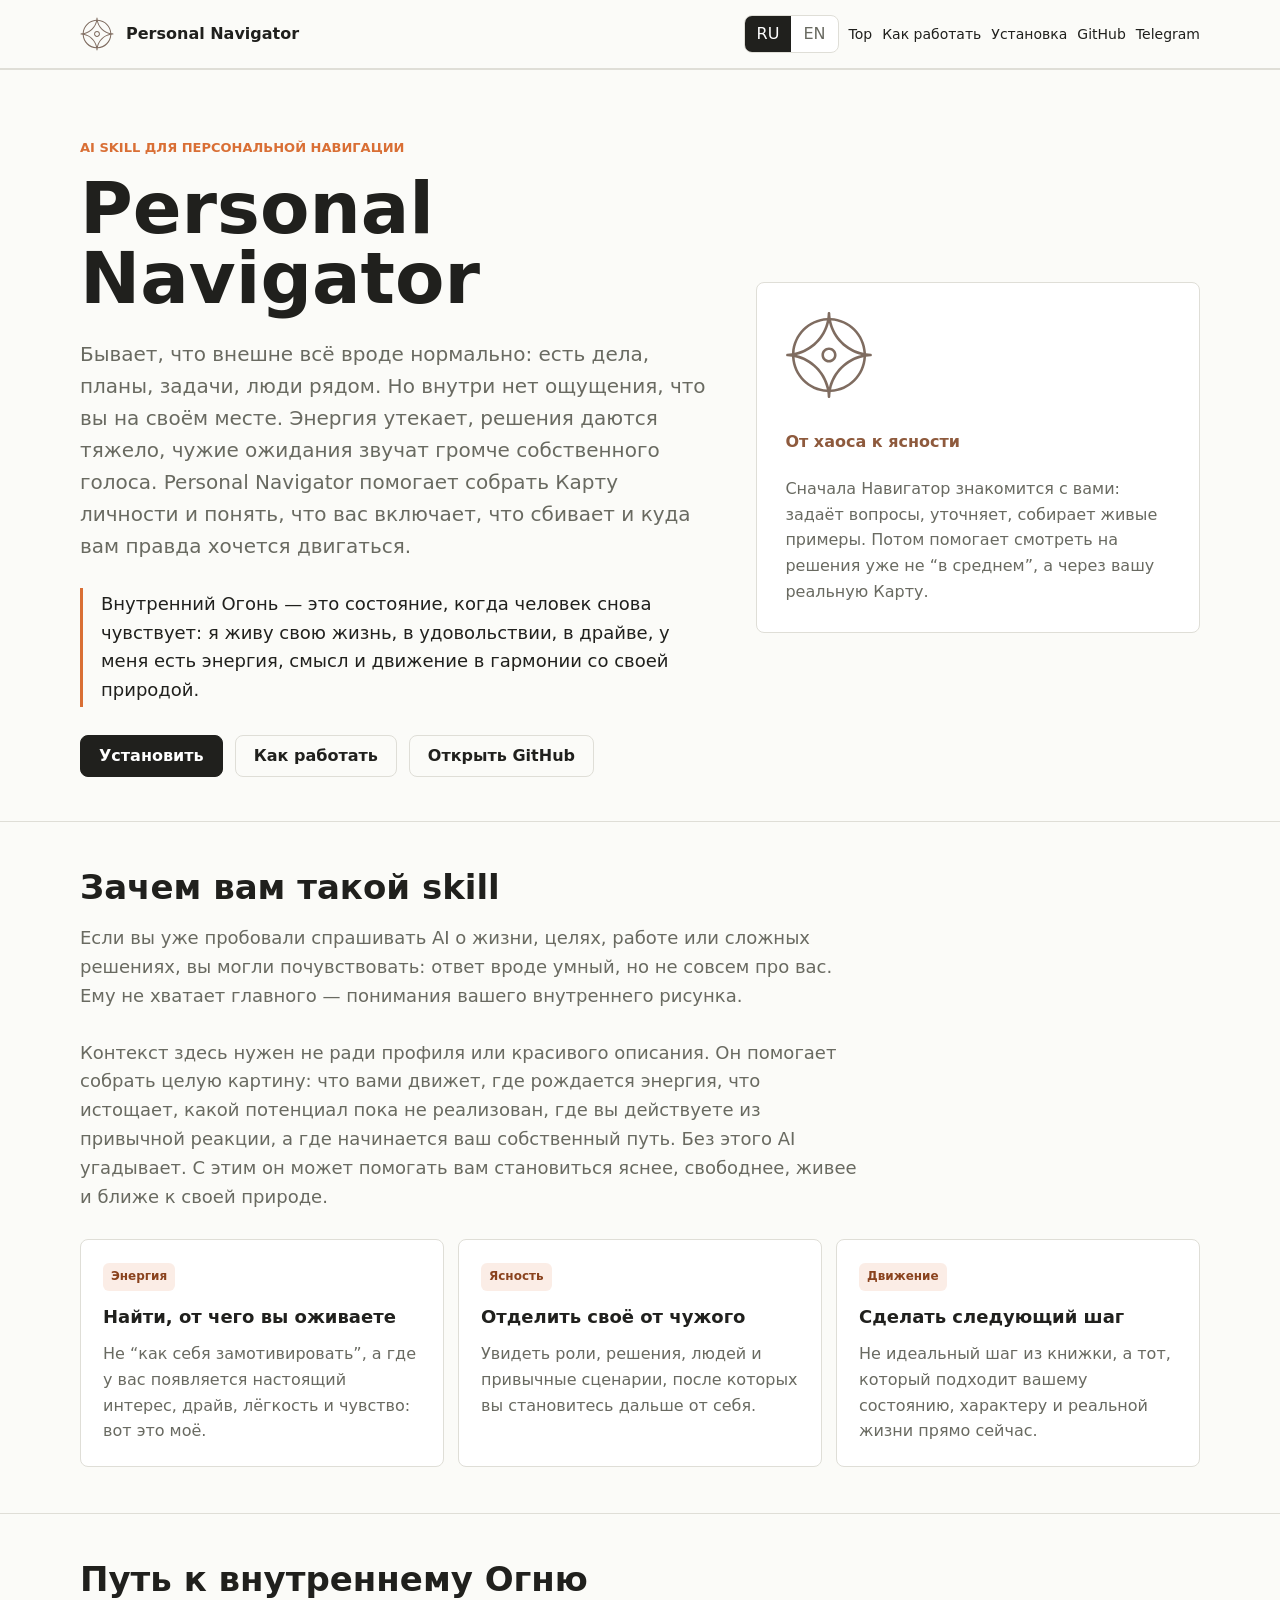
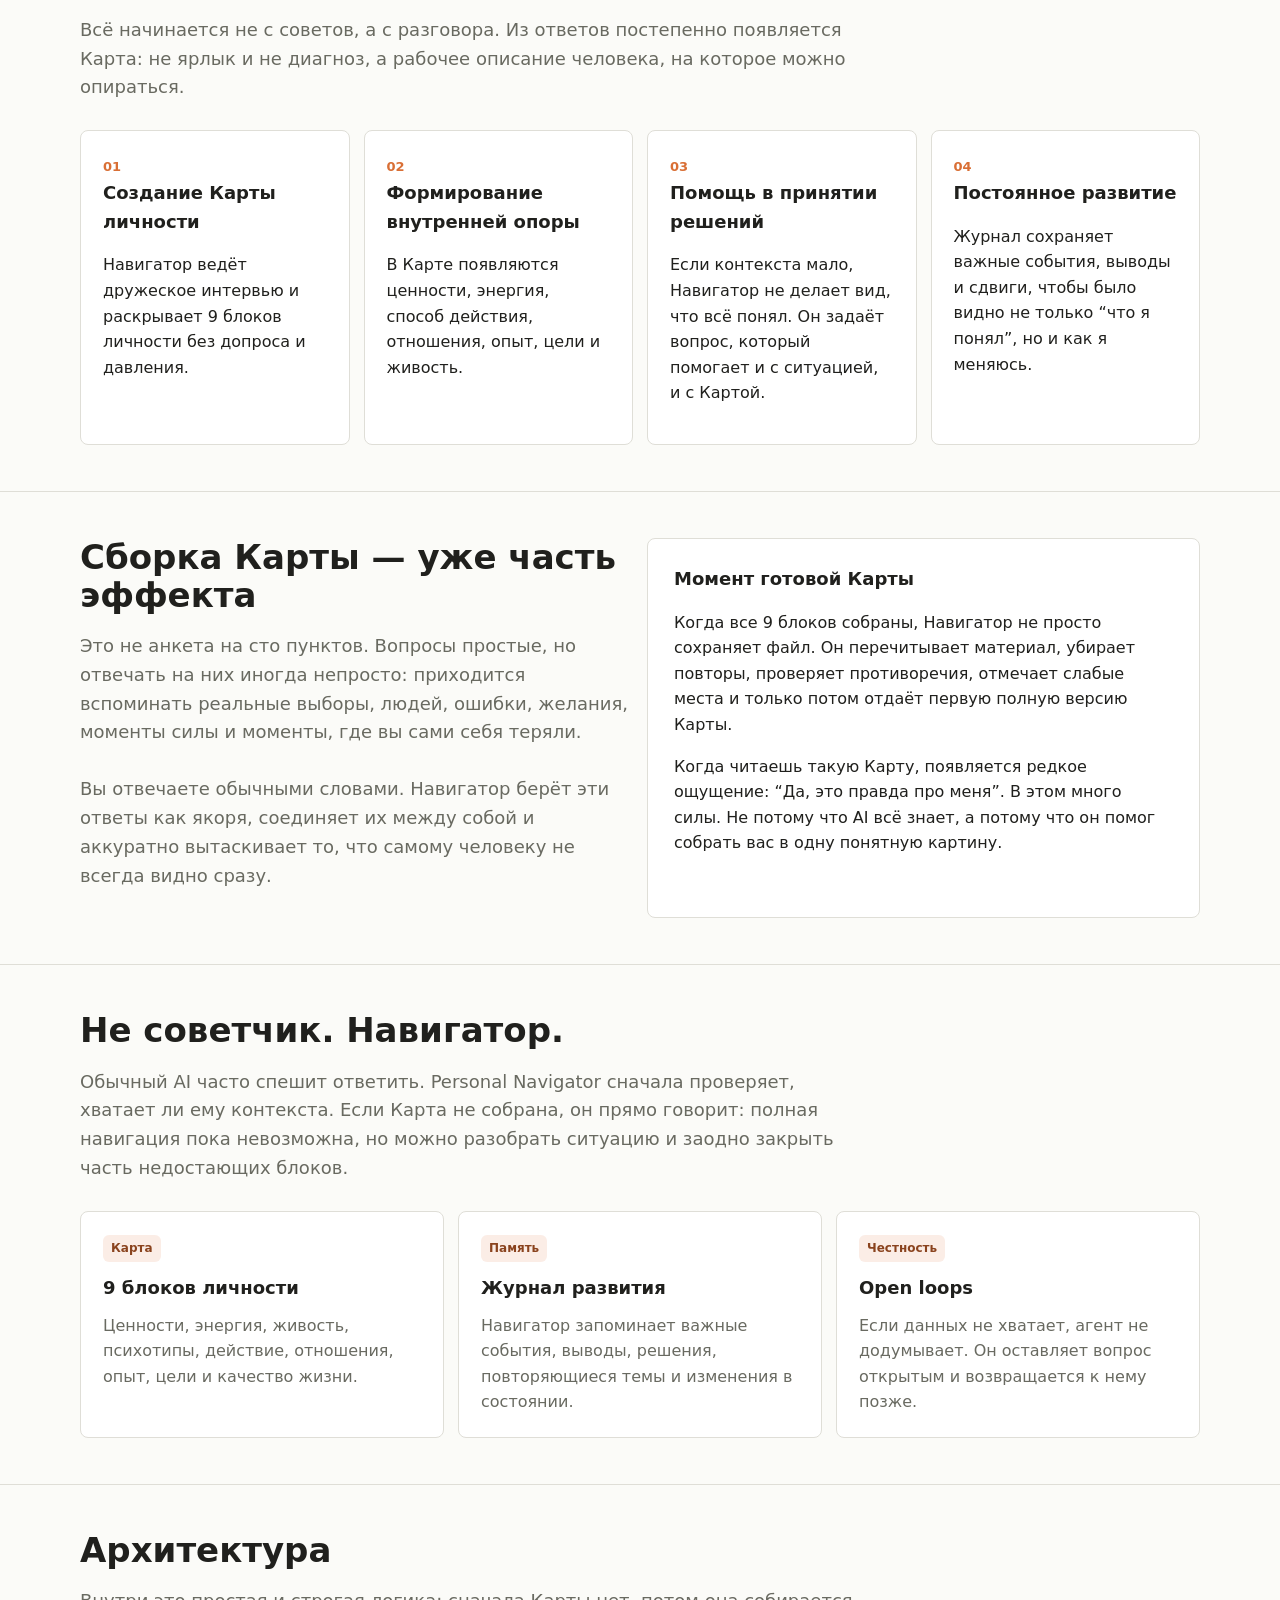
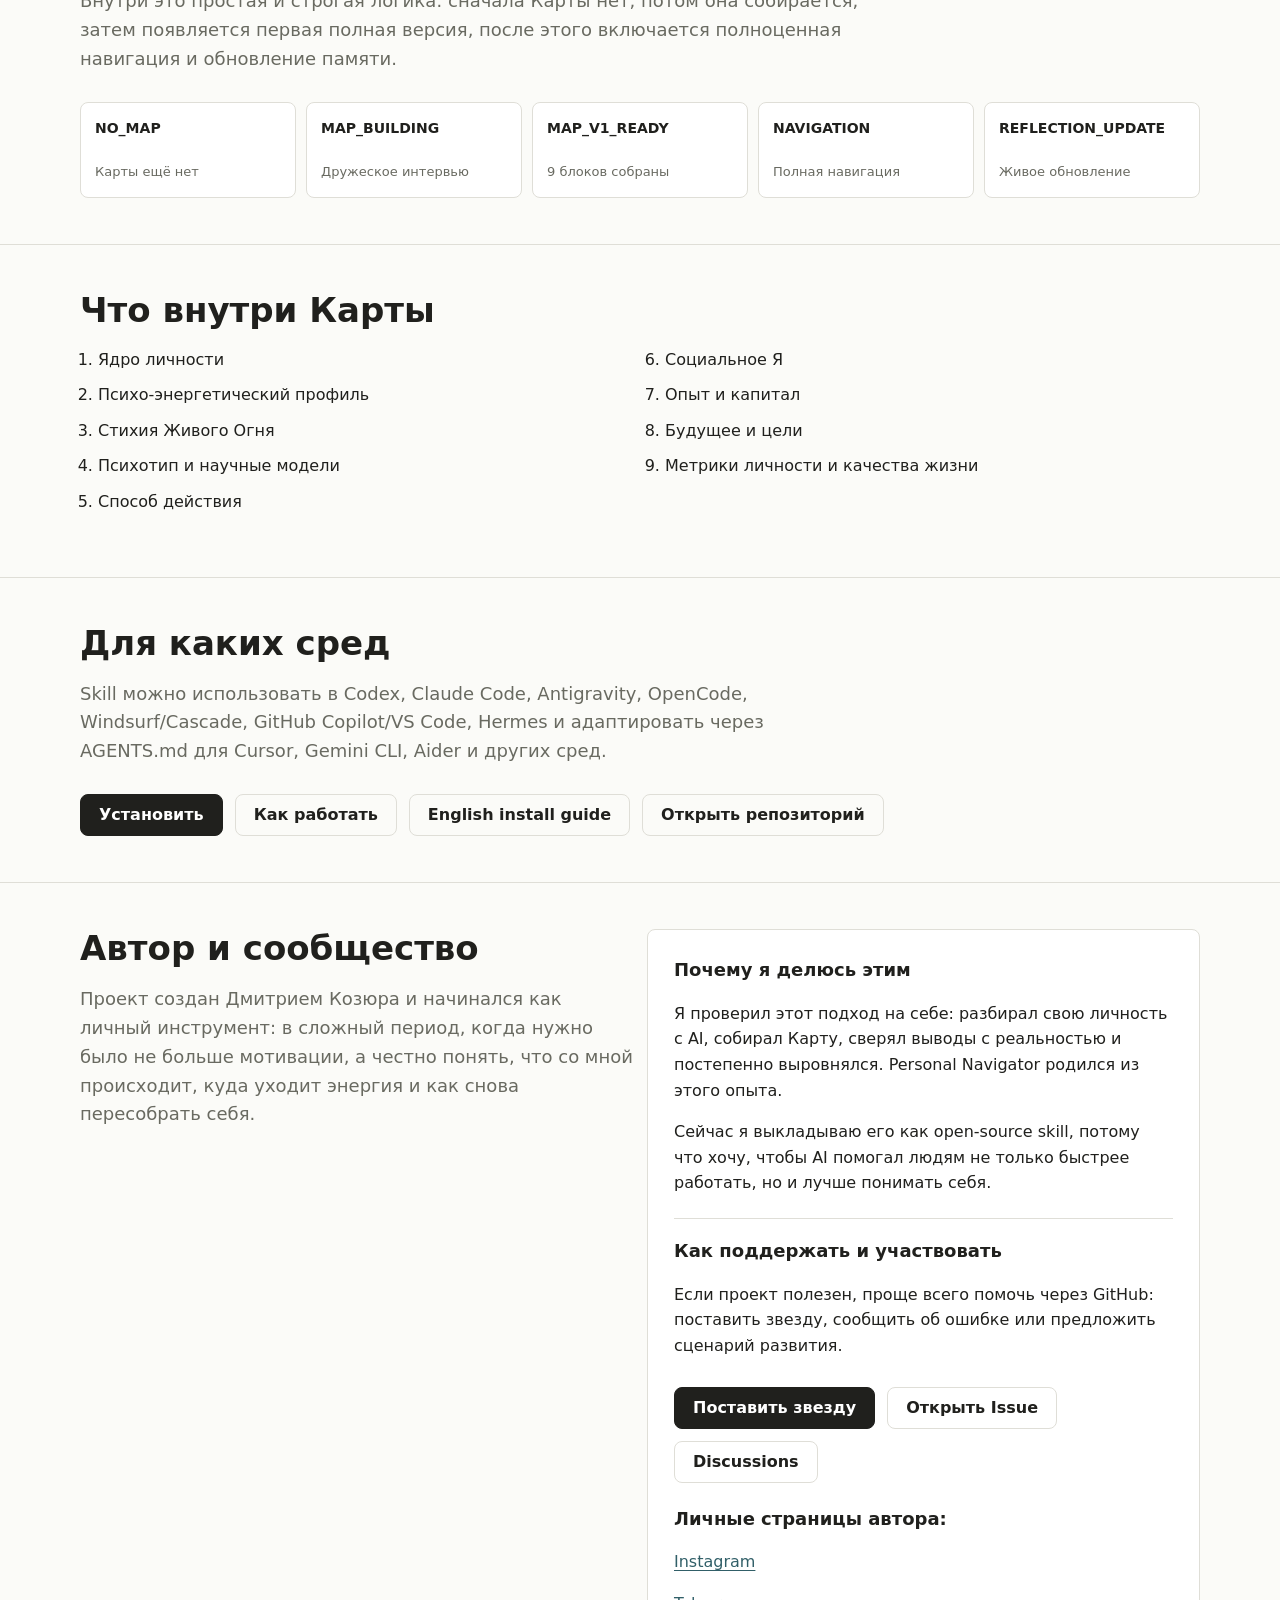
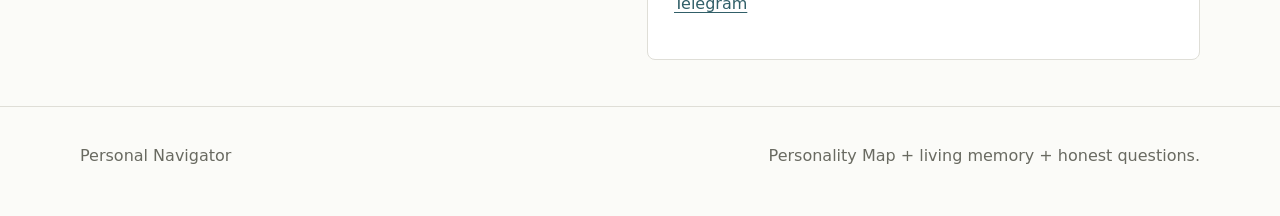
==== commit bac2c142: "Improve repository and install onboarding" ====
--- a/docs/index.html
+++ b/docs/index.html
@@ -423,6 +423,7 @@
           <a class="nav-link" href="#top">Top</a>
           <a class="nav-link" id="quickstartLink" href="quickstart.html">Как работать</a>
           <a class="nav-link" id="installLink" href="installation.html">Установка</a>
+          <a class="nav-link" href="https://github.com/DimaK-pro/personal-navigator">GitHub</a>
           <a class="nav-link" href="https://t.me/dmitry_kozyura">Telegram</a>
         </nav>
       </div>
@@ -444,6 +445,7 @@
               <div class="actions">
                 <a class="button" href="installation.html">Установить</a>
                 <a class="button secondary" href="quickstart.html">Как работать</a>
+                <a class="button secondary" href="https://github.com/DimaK-pro/personal-navigator">Открыть GitHub</a>
               </div>
             </div>
             <aside class="compass-card">
@@ -608,6 +610,7 @@
               <a class="button" href="installation.html">Установить</a>
               <a class="button secondary" href="quickstart.html">Как работать</a>
               <a class="button secondary" href="installation.en.html">English install guide</a>
+              <a class="button secondary" href="https://github.com/DimaK-pro/personal-navigator">Открыть репозиторий</a>
             </div>
           </div>
         </section>
@@ -631,8 +634,13 @@
               <div class="community-note">
                 <h3>Как поддержать и участвовать</h3>
                 <p>
-                  Поставить звезду на GitHub, открыть Issue, если будет найдена ошибка, или написать идею/сценарий в Discussions. Это поможет подключить больше людей, развивать методологию и внедрять улучшения вместе с сообществом.
+                  Если проект полезен, проще всего помочь через GitHub: поставить звезду, сообщить об ошибке или предложить сценарий развития.
                 </p>
+                <div class="actions">
+                  <a class="button" href="https://github.com/DimaK-pro/personal-navigator">Поставить звезду</a>
+                  <a class="button secondary" href="https://github.com/DimaK-pro/personal-navigator/issues/new">Открыть Issue</a>
+                  <a class="button secondary" href="https://github.com/DimaK-pro/personal-navigator/discussions">Discussions</a>
+                </div>
               </div>
               <h3>Личные страницы автора:</h3>
               <p><a href="https://instagram.com/dmitry.kozyura">Instagram</a></p>
@@ -657,6 +665,7 @@
               <div class="actions">
                 <a class="button" href="installation.en.html">Install</a>
                 <a class="button secondary" href="quickstart.en.html">How to work</a>
+                <a class="button secondary" href="https://github.com/DimaK-pro/personal-navigator">Open GitHub</a>
               </div>
             </div>
             <aside class="compass-card">
@@ -821,6 +830,7 @@
               <a class="button" href="installation.en.html">Install</a>
               <a class="button secondary" href="quickstart.en.html">How to work</a>
               <a class="button secondary" href="installation.html">Русская инструкция</a>
+              <a class="button secondary" href="https://github.com/DimaK-pro/personal-navigator">Open repository</a>
             </div>
           </div>
         </section>
@@ -844,8 +854,13 @@
               <div class="community-note">
                 <h3>Support and participate</h3>
                 <p>
-                  Star the project on GitHub, open an Issue if you find a bug, or share an idea/scenario in Discussions. This helps bring more people in, develop the methodology, and add improvements together with the community.
+                  If the project is useful, the easiest way to help is through GitHub: star it, report a bug, or suggest a scenario for development.
                 </p>
+                <div class="actions">
+                  <a class="button" href="https://github.com/DimaK-pro/personal-navigator">Star on GitHub</a>
+                  <a class="button secondary" href="https://github.com/DimaK-pro/personal-navigator/issues/new">Open Issue</a>
+                  <a class="button secondary" href="https://github.com/DimaK-pro/personal-navigator/discussions">Discussions</a>
+                </div>
               </div>
               <h3>Author pages</h3>
               <p><a href="https://instagram.com/dmitry.kozyura">Instagram</a></p>
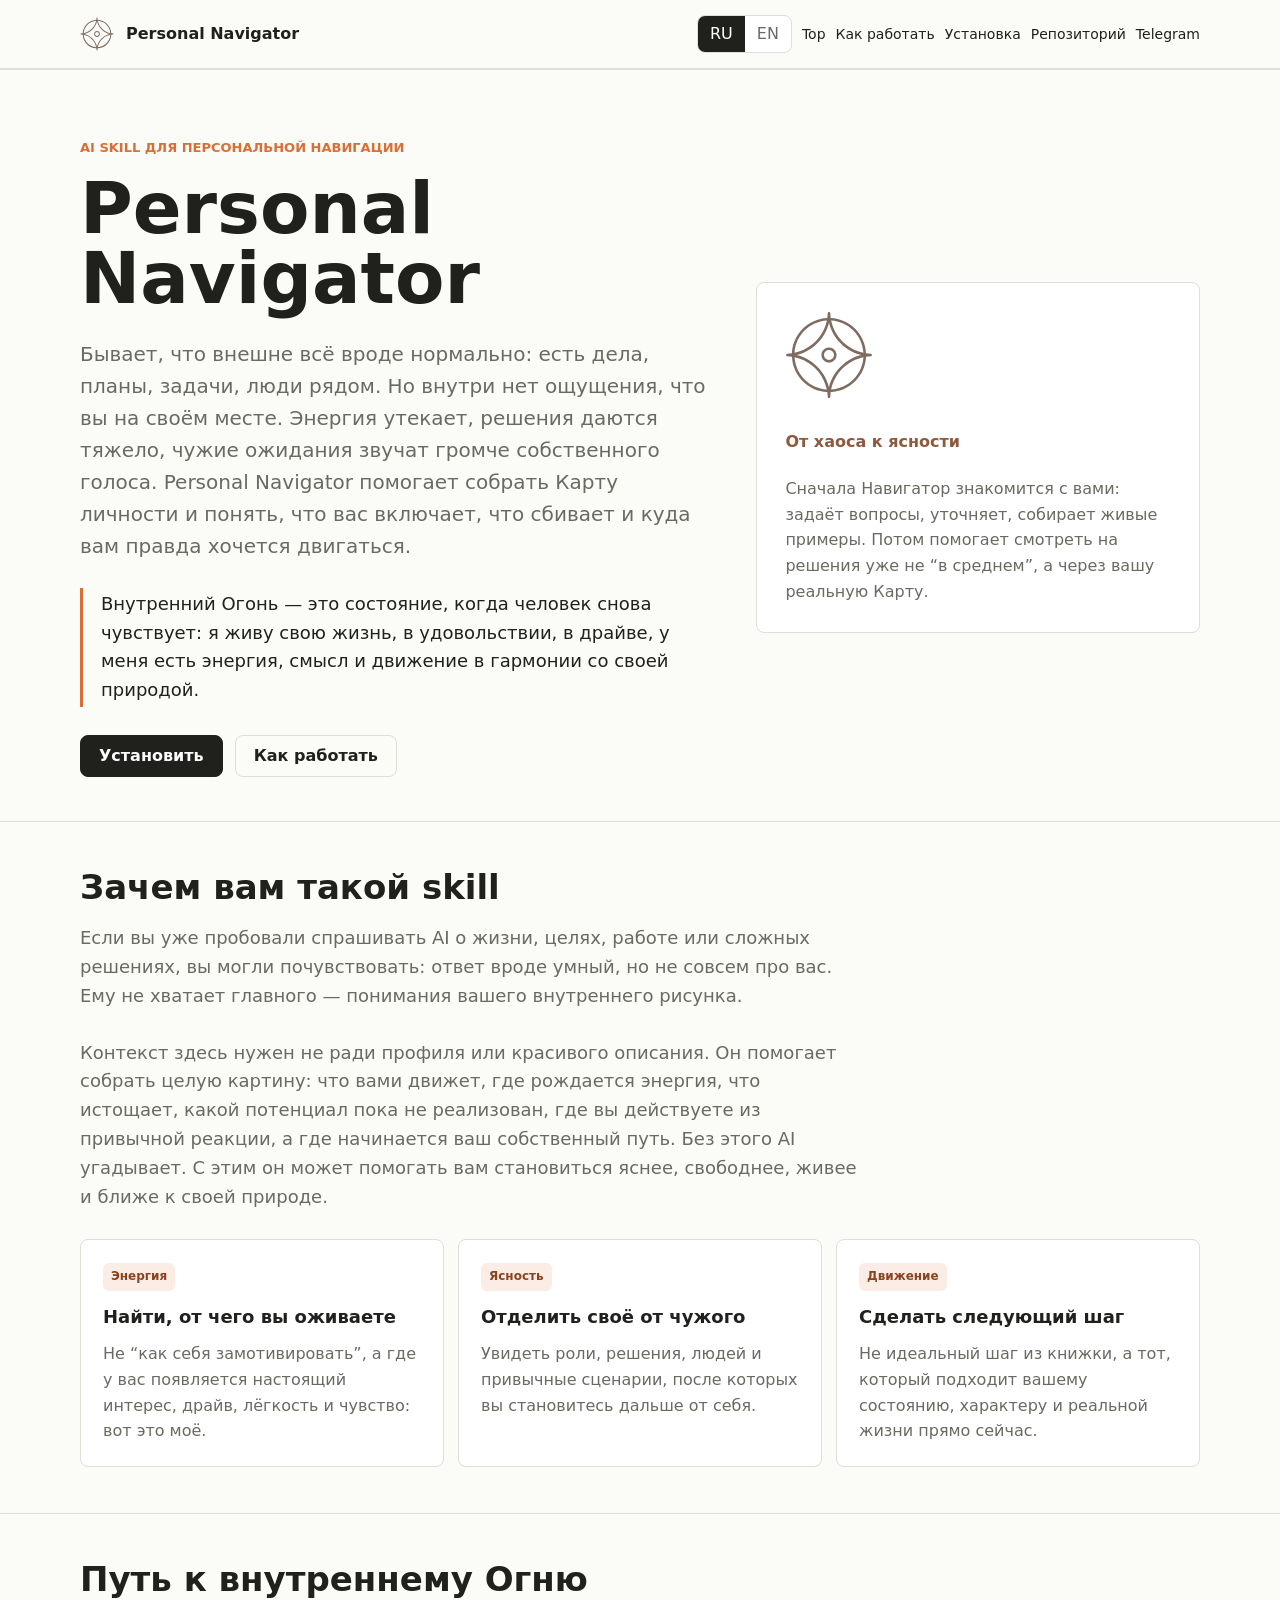
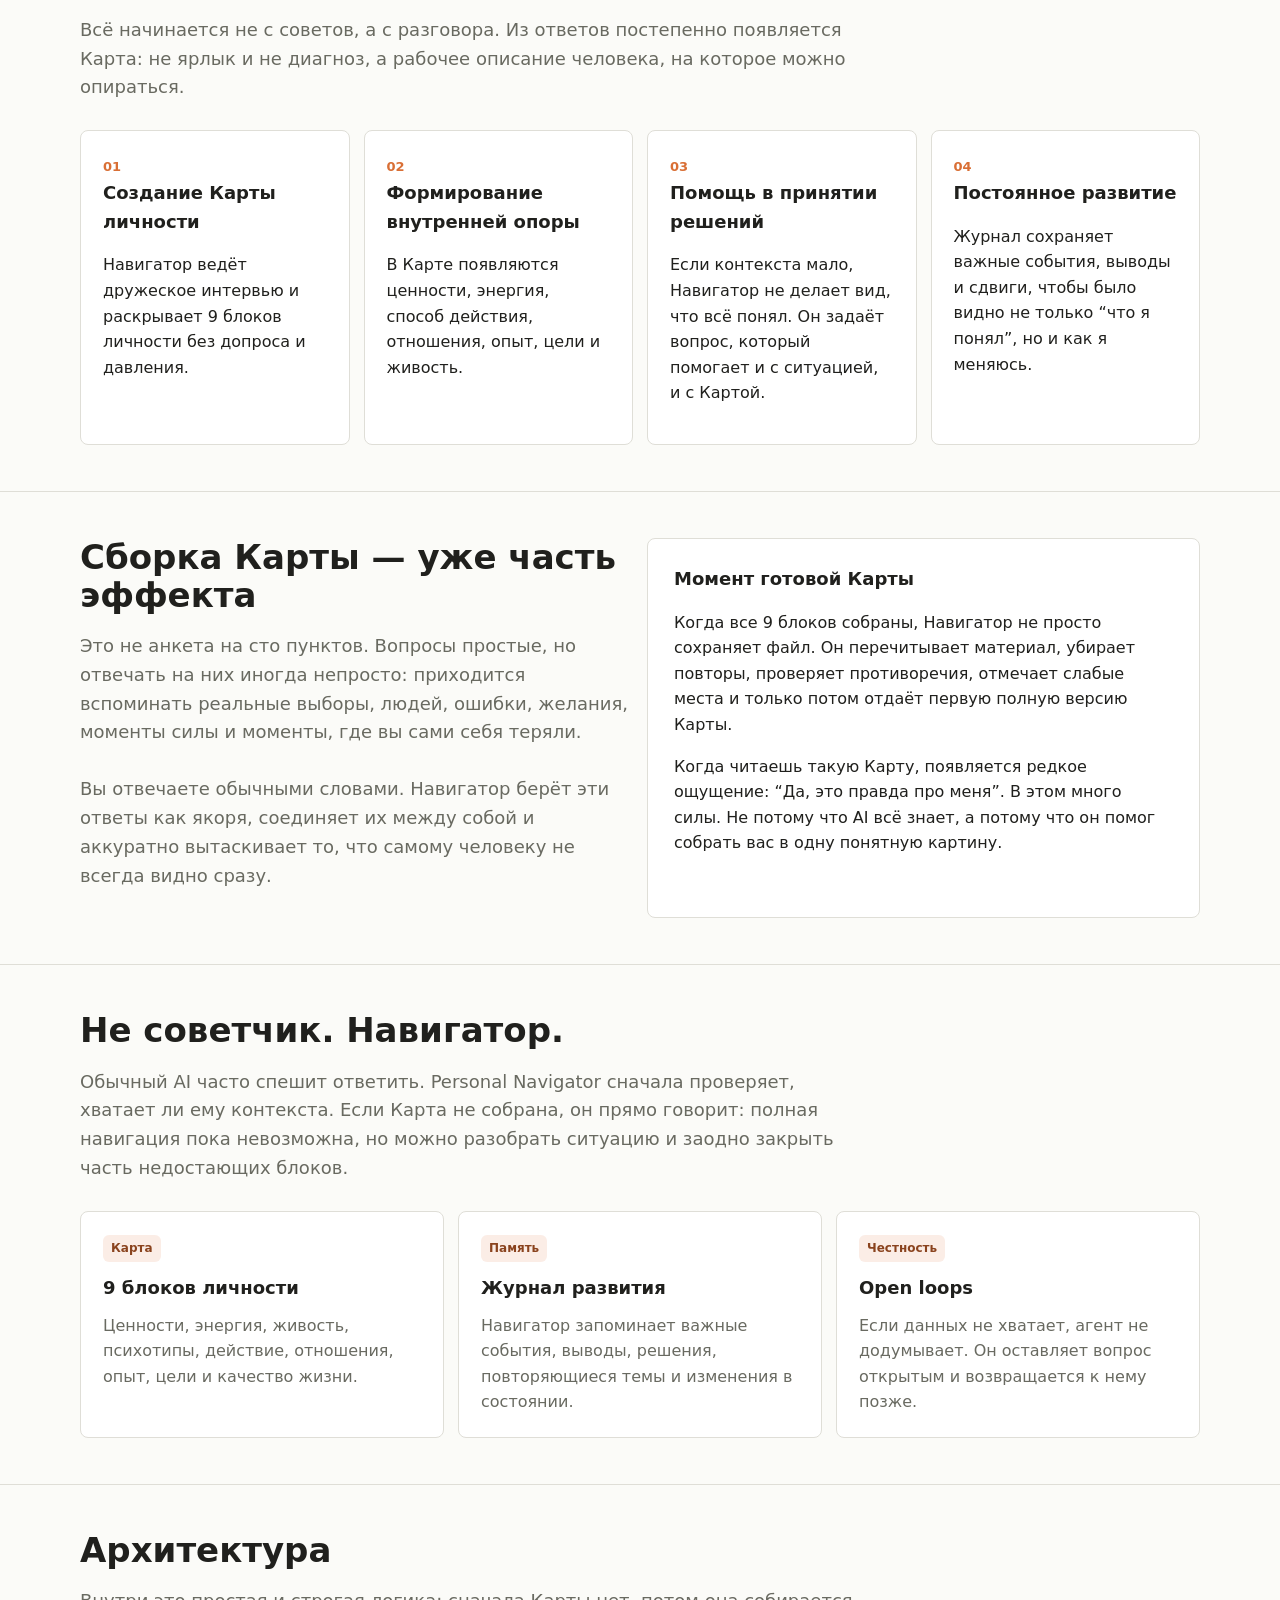
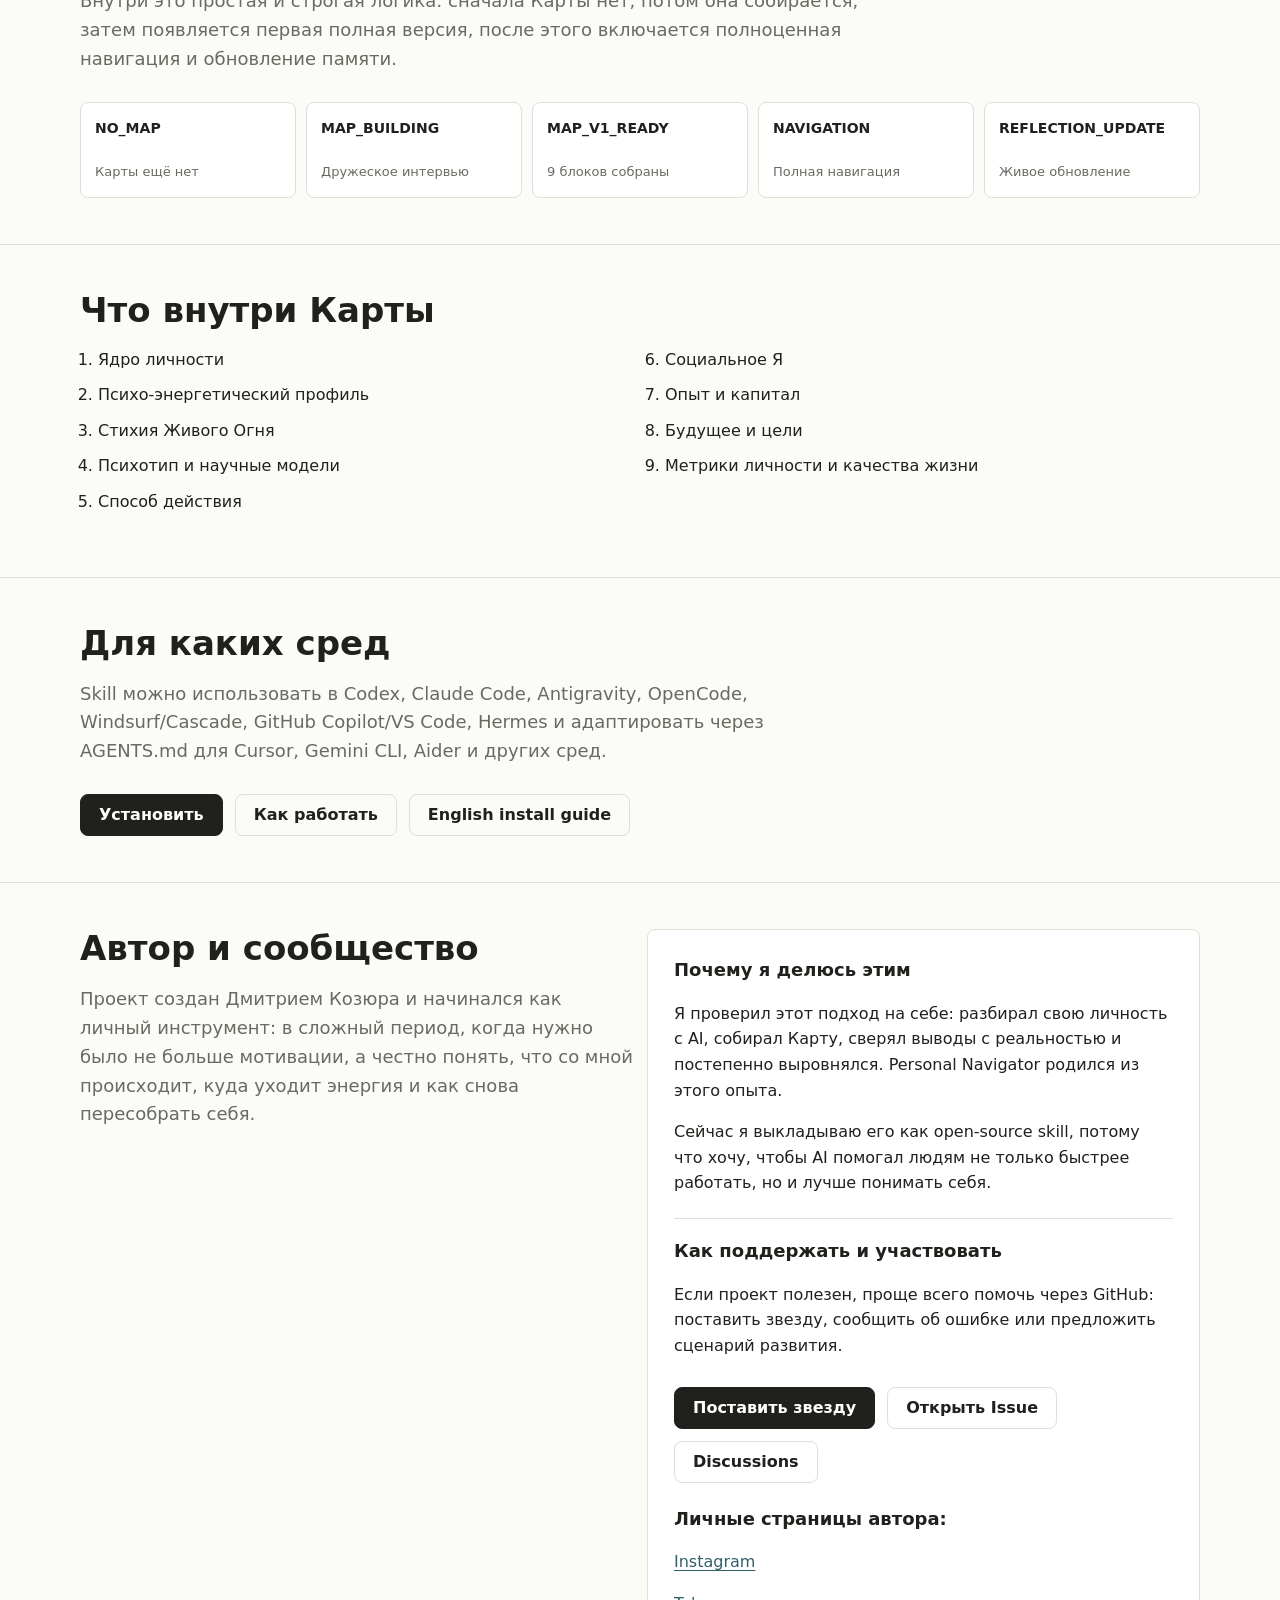
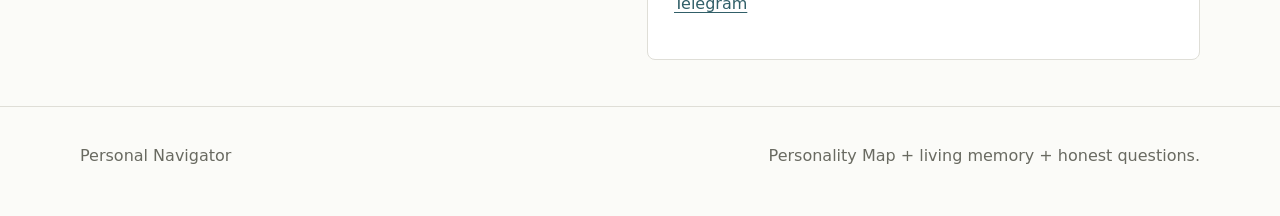
==== commit b8e6f975: "Fix mobile pages navigation layout" ====
--- a/docs/index.html
+++ b/docs/index.html
@@ -26,7 +26,14 @@
         box-sizing: border-box;
       }
 
+      html {
+        max-width: 100%;
+        overflow-x: hidden;
+      }
+
       body {
+        max-width: 100%;
+        overflow-x: hidden;
         margin: 0;
         background: var(--bg);
         color: var(--ink);
@@ -42,6 +49,7 @@
 
       .wrap {
         width: min(1120px, calc(100% - 32px));
+        min-width: 0;
         margin: 0 auto;
       }
 
@@ -252,6 +260,7 @@
       }
 
       .card {
+        min-width: 0;
         background: var(--panel);
         border: 1px solid var(--line);
         border-radius: 8px;
@@ -306,6 +315,7 @@
       }
 
       .story-panel {
+        min-width: 0;
         background: var(--panel);
         border: 1px solid var(--line);
         border-radius: 8px;
@@ -423,7 +433,7 @@
           <a class="nav-link" href="#top">Top</a>
           <a class="nav-link" id="quickstartLink" href="quickstart.html">Как работать</a>
           <a class="nav-link" id="installLink" href="installation.html">Установка</a>
-          <a class="nav-link" href="https://github.com/DimaK-pro/personal-navigator">GitHub</a>
+          <a class="nav-link" id="repoLink" href="https://github.com/DimaK-pro/personal-navigator">Репозиторий</a>
           <a class="nav-link" href="https://t.me/dmitry_kozyura">Telegram</a>
         </nav>
       </div>
@@ -445,7 +455,6 @@
               <div class="actions">
                 <a class="button" href="installation.html">Установить</a>
                 <a class="button secondary" href="quickstart.html">Как работать</a>
-                <a class="button secondary" href="https://github.com/DimaK-pro/personal-navigator">Открыть GitHub</a>
               </div>
             </div>
             <aside class="compass-card">
@@ -610,7 +619,6 @@
               <a class="button" href="installation.html">Установить</a>
               <a class="button secondary" href="quickstart.html">Как работать</a>
               <a class="button secondary" href="installation.en.html">English install guide</a>
-              <a class="button secondary" href="https://github.com/DimaK-pro/personal-navigator">Открыть репозиторий</a>
             </div>
           </div>
         </section>
@@ -665,7 +673,6 @@
               <div class="actions">
                 <a class="button" href="installation.en.html">Install</a>
                 <a class="button secondary" href="quickstart.en.html">How to work</a>
-                <a class="button secondary" href="https://github.com/DimaK-pro/personal-navigator">Open GitHub</a>
               </div>
             </div>
             <aside class="compass-card">
@@ -830,7 +837,6 @@
               <a class="button" href="installation.en.html">Install</a>
               <a class="button secondary" href="quickstart.en.html">How to work</a>
               <a class="button secondary" href="installation.html">Русская инструкция</a>
-              <a class="button secondary" href="https://github.com/DimaK-pro/personal-navigator">Open repository</a>
             </div>
           </div>
         </section>
@@ -886,6 +892,7 @@
         document.documentElement.lang = language;
         const installLink = document.getElementById("installLink");
         const quickstartLink = document.getElementById("quickstartLink");
+        const repoLink = document.getElementById("repoLink");
         if (installLink) {
           installLink.href = language === "en" ? "installation.en.html" : "installation.html";
           installLink.textContent = language === "en" ? "Install" : "Установка";
@@ -893,6 +900,9 @@
         if (quickstartLink) {
           quickstartLink.href = language === "en" ? "quickstart.en.html" : "quickstart.html";
           quickstartLink.textContent = language === "en" ? "How to work" : "Как работать";
+        }
+        if (repoLink) {
+          repoLink.textContent = language === "en" ? "Repository" : "Репозиторий";
         }
         buttons.forEach((button) => {
           button.setAttribute("aria-pressed", String(button.dataset.langButton === language));
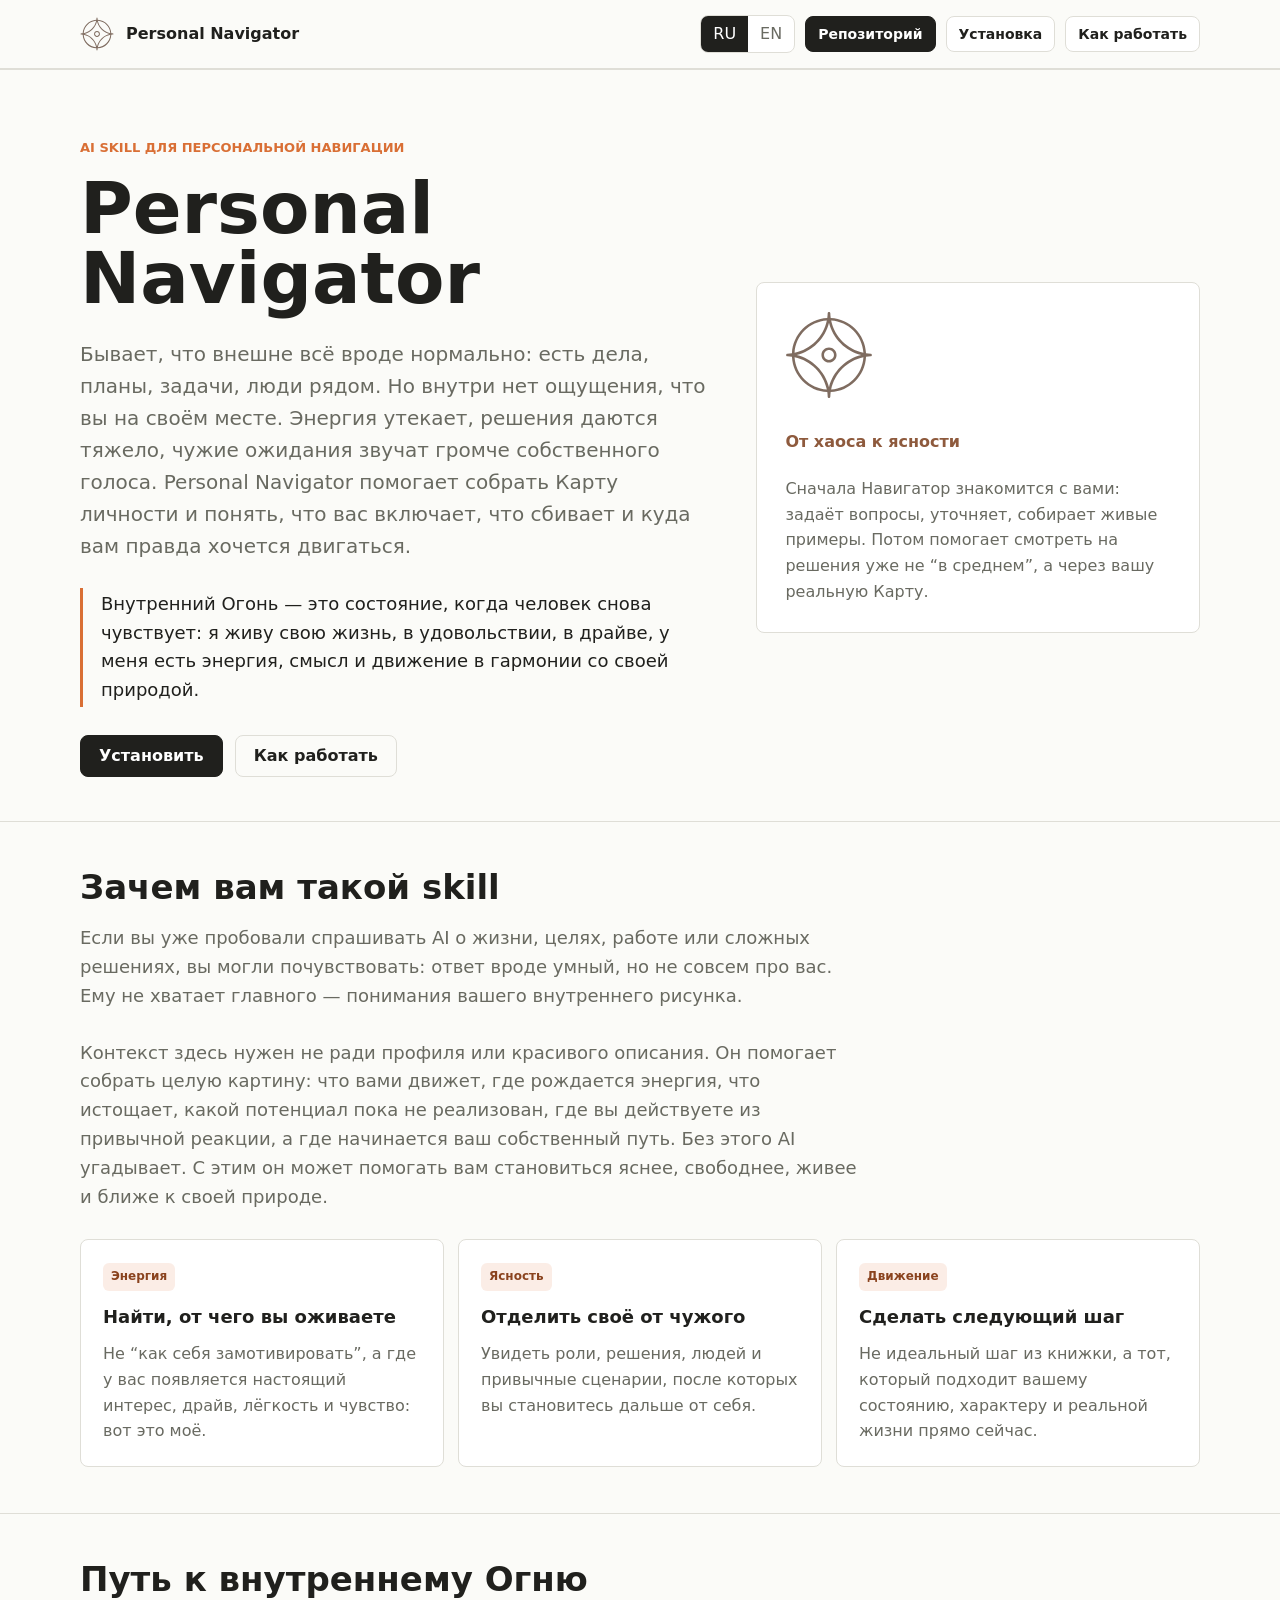
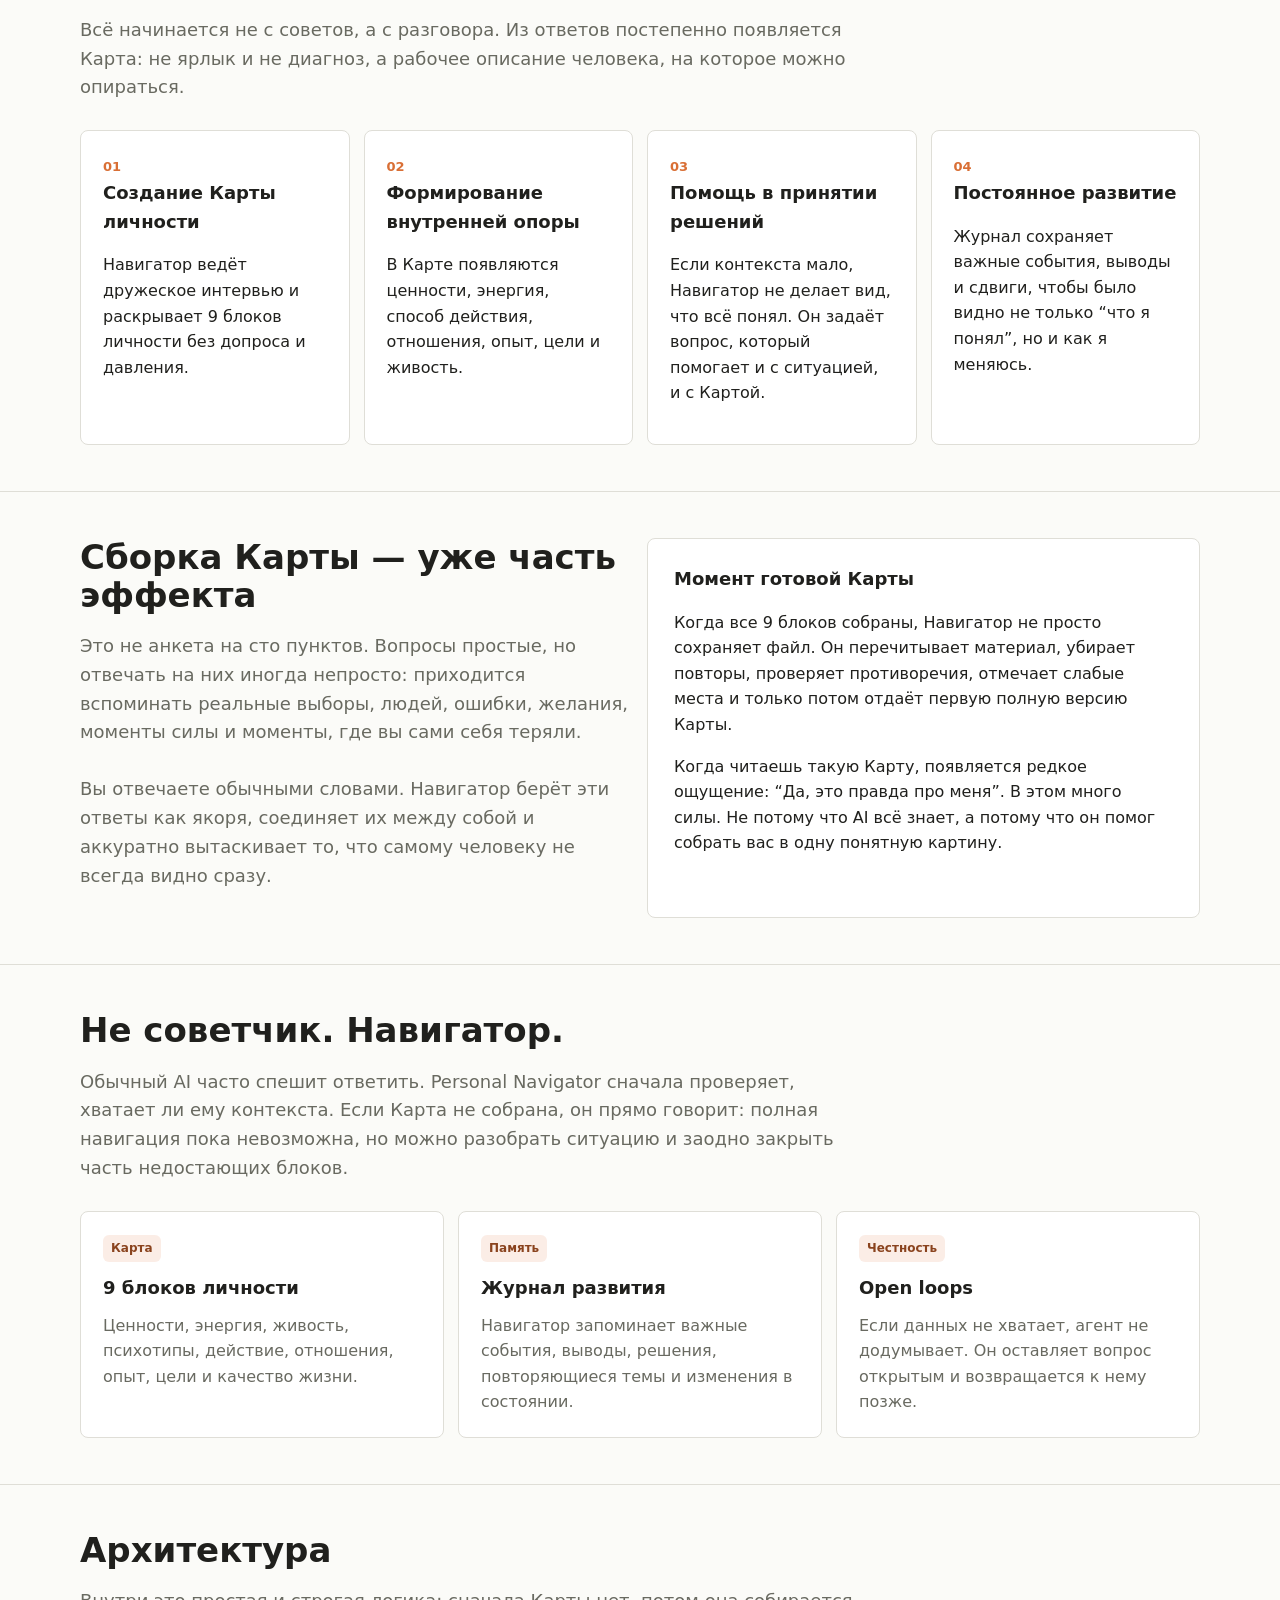
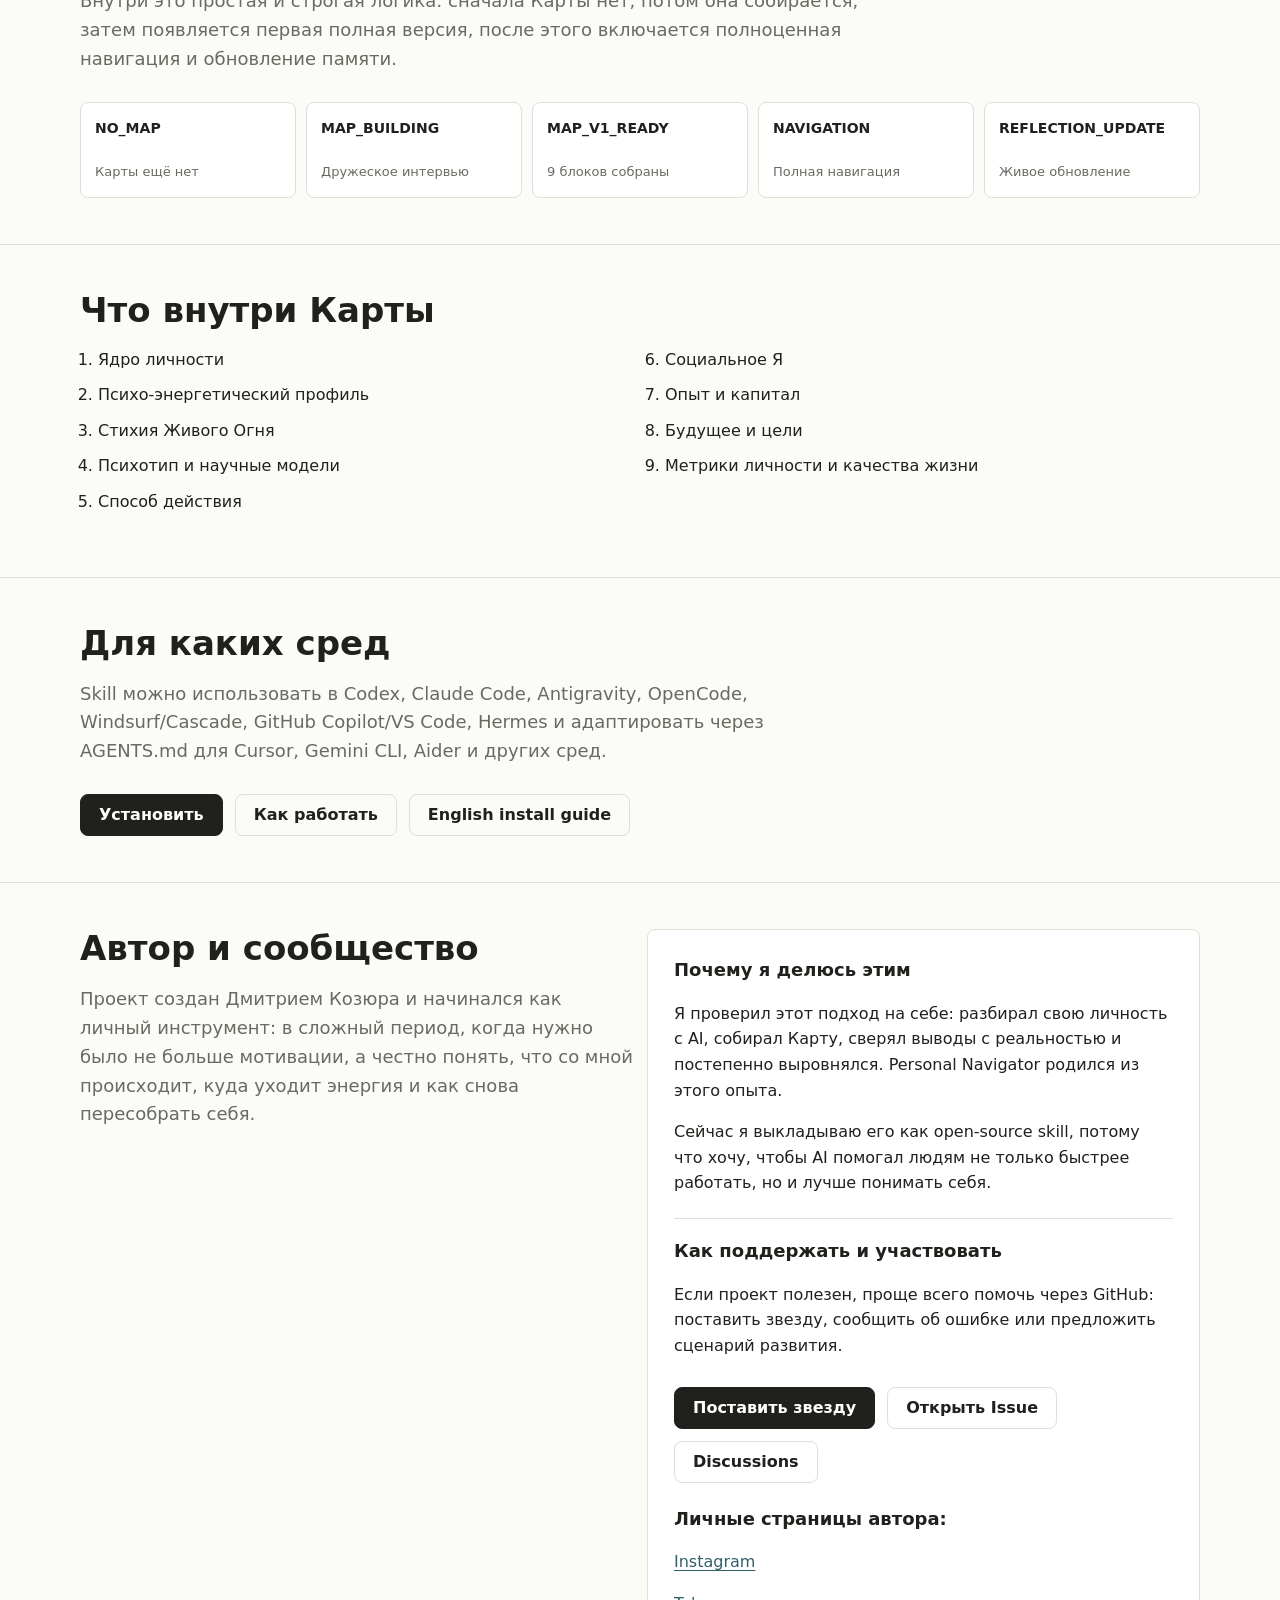
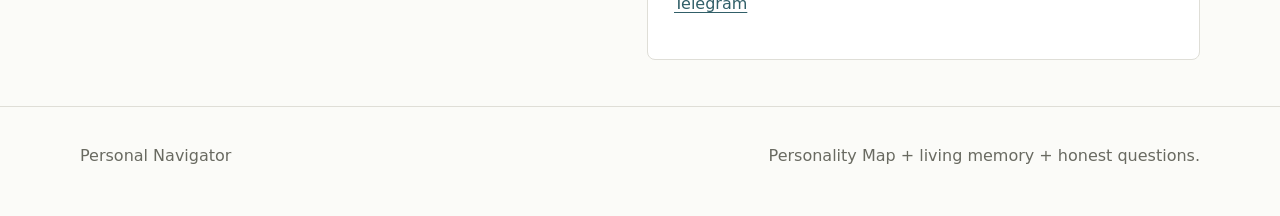
==== commit a29b22b9: "Simplify Pages header navigation" ====
--- a/docs/index.html
+++ b/docs/index.html
@@ -74,7 +74,9 @@
         display: flex;
         align-items: center;
         gap: 12px;
+        color: var(--ink);
         font-weight: 750;
+        text-decoration: none;
       }
 
       .brand img {
@@ -118,9 +120,22 @@
         min-height: 36px;
         display: inline-flex;
         align-items: center;
+        justify-content: center;
+        padding: 0 12px;
+        border: 1px solid var(--line);
+        border-radius: 8px;
+        background: var(--panel);
         color: var(--ink);
         font-size: 14px;
+        font-weight: 700;
         text-decoration: none;
+        white-space: nowrap;
+      }
+
+      .nav-link.primary {
+        background: var(--ink);
+        border-color: var(--ink);
+        color: #fff;
       }
 
       .button {
@@ -421,20 +436,18 @@
   <body>
     <header class="topbar" id="top">
       <div class="wrap topbar-inner">
-        <div class="brand">
+        <a class="brand" href="index.html">
           <img src="assets/logo-ai-navigator.svg" alt="">
           <span>Personal Navigator</span>
-        </div>
+        </a>
         <nav class="nav" aria-label="Main navigation">
           <div class="lang-switch" aria-label="Language">
             <button type="button" data-lang-button="ru" aria-pressed="true">RU</button>
             <button type="button" data-lang-button="en" aria-pressed="false">EN</button>
           </div>
-          <a class="nav-link" href="#top">Top</a>
+          <a class="nav-link primary" id="repoLink" href="https://github.com/DimaK-pro/personal-navigator">Репозиторий</a>
+          <a class="nav-link" id="installLink" href="installation.html">Установка</a>
           <a class="nav-link" id="quickstartLink" href="quickstart.html">Как работать</a>
-          <a class="nav-link" id="installLink" href="installation.html">Установка</a>
-          <a class="nav-link" id="repoLink" href="https://github.com/DimaK-pro/personal-navigator">Репозиторий</a>
-          <a class="nav-link" href="https://t.me/dmitry_kozyura">Telegram</a>
         </nav>
       </div>
     </header>
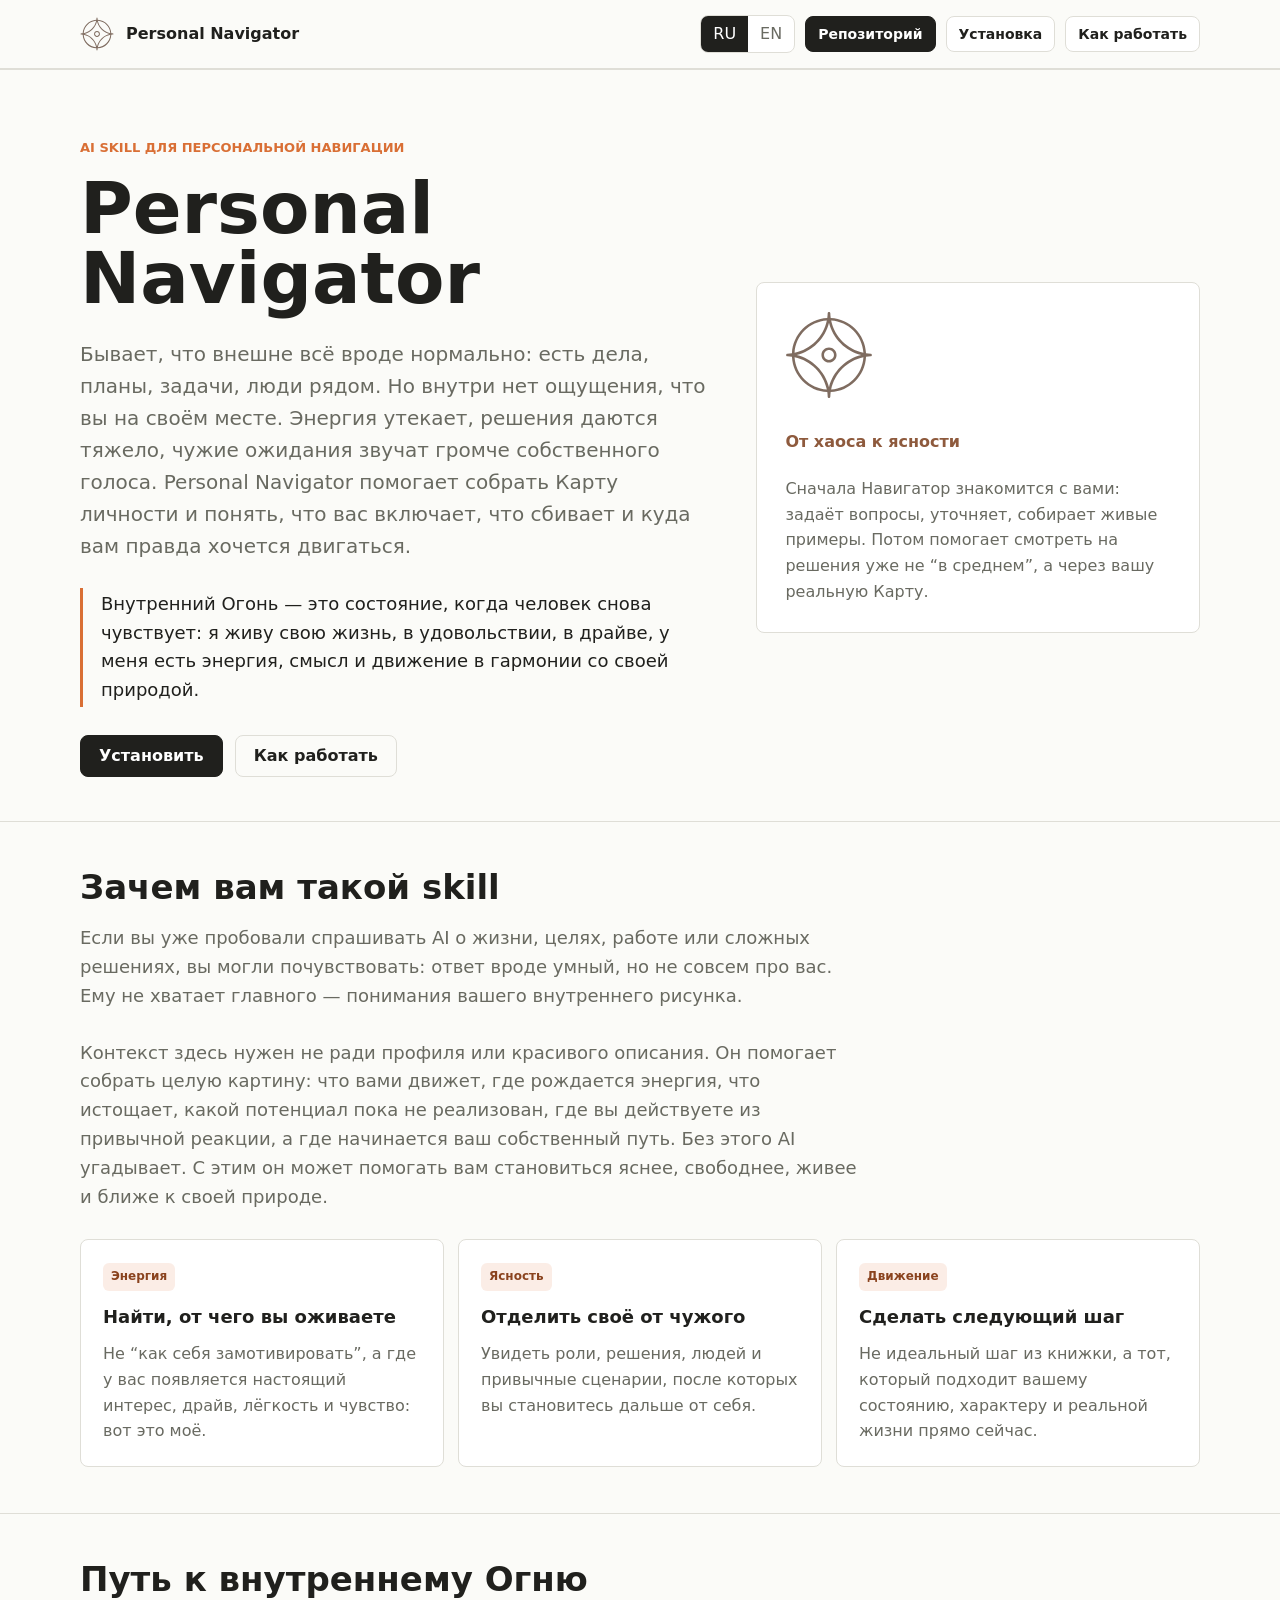
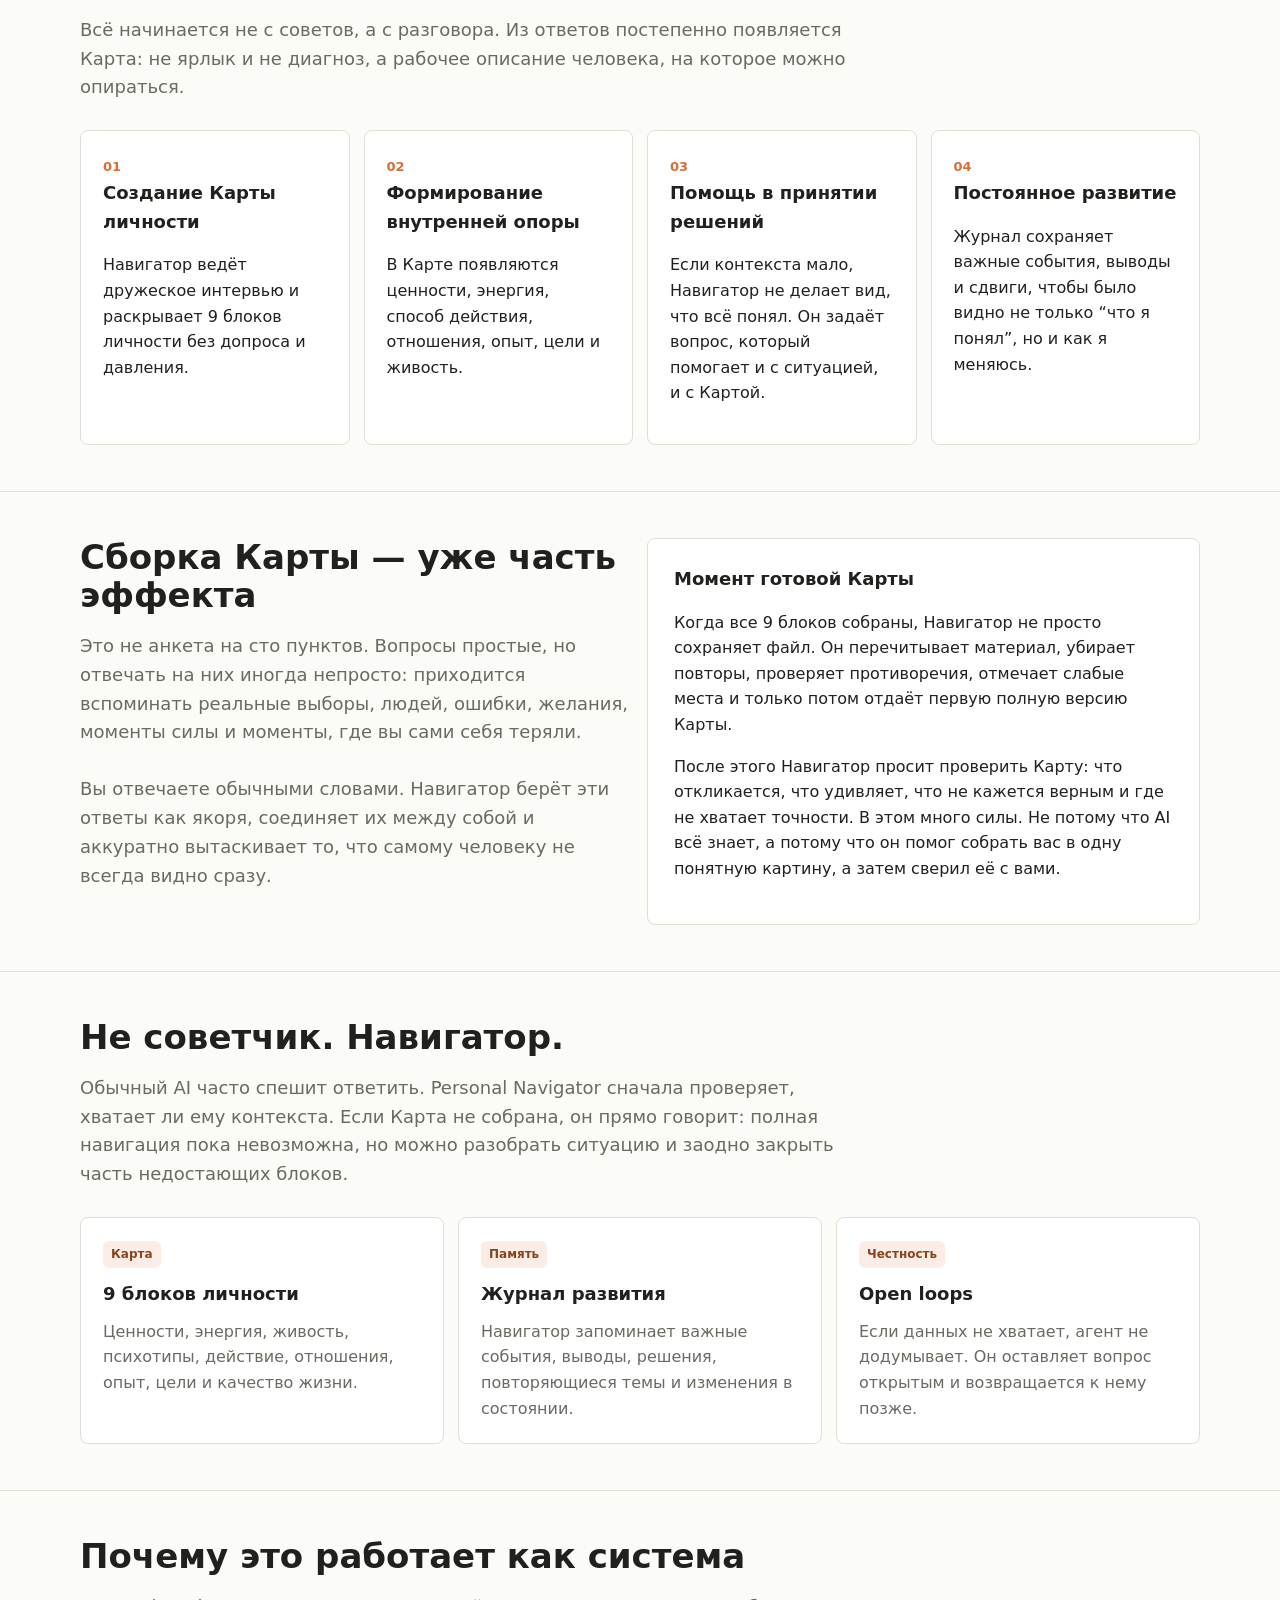
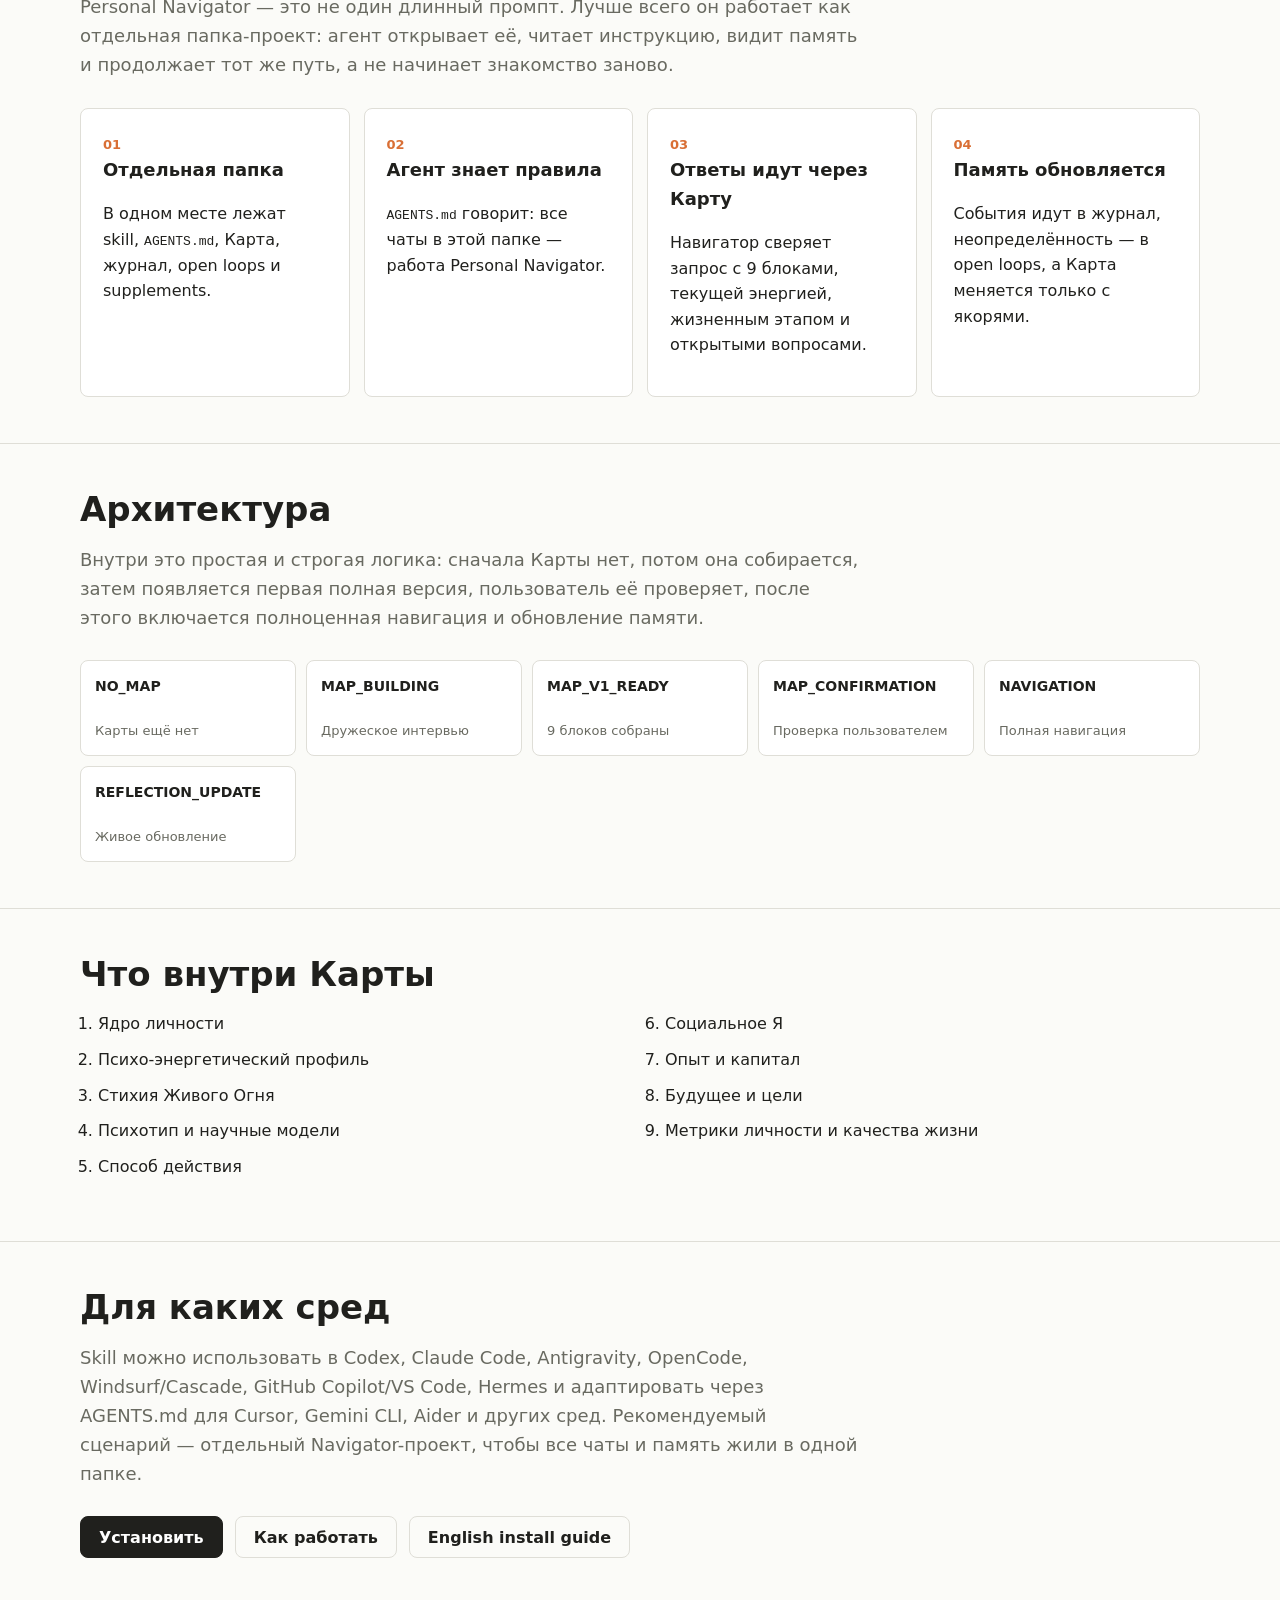
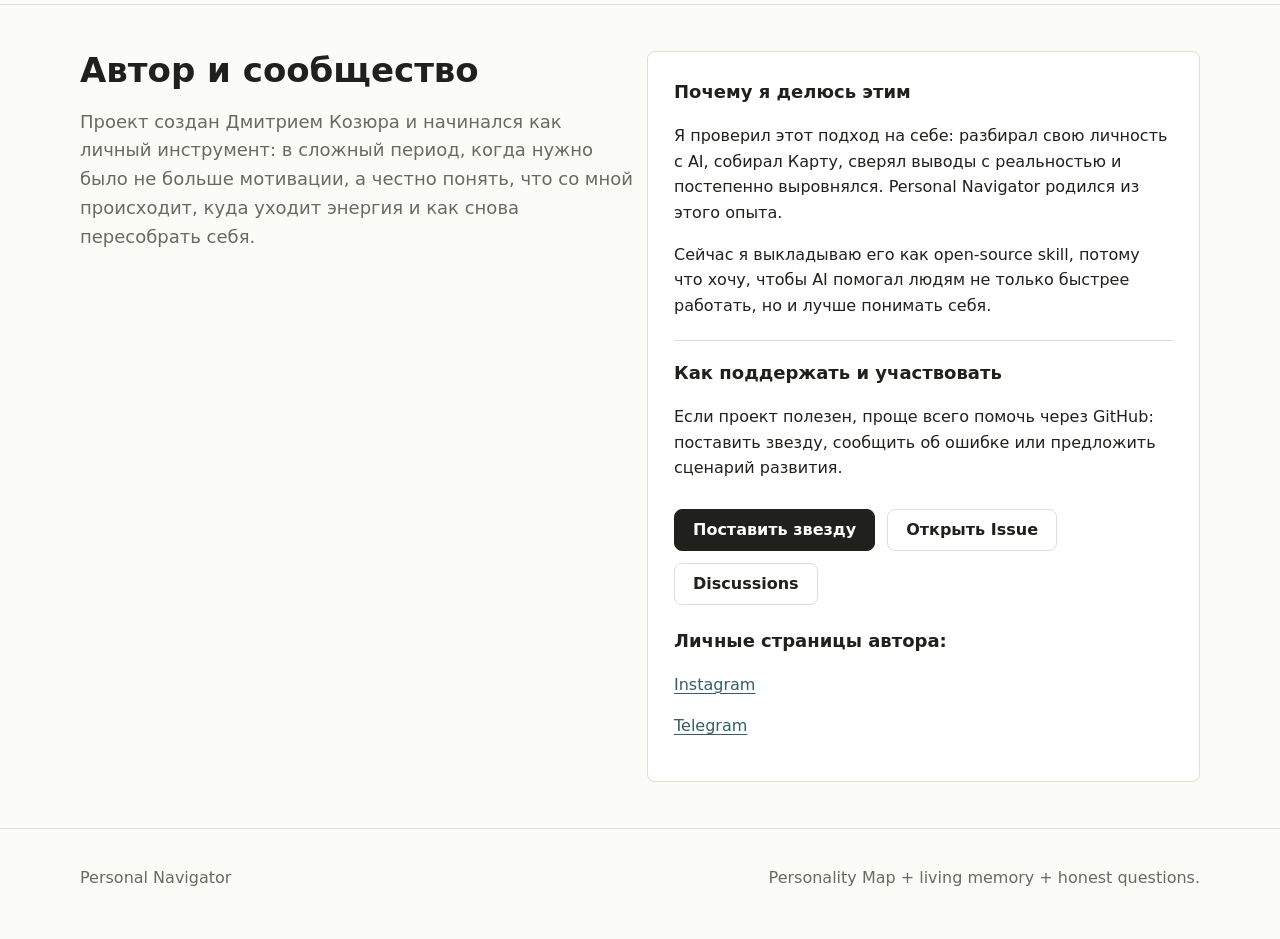
==== commit 113dfc33: "Refine navigator onboarding and map workflow" ====
--- a/docs/index.html
+++ b/docs/index.html
@@ -557,7 +557,7 @@
                 Когда все 9 блоков собраны, Навигатор не просто сохраняет файл. Он перечитывает материал, убирает повторы, проверяет противоречия, отмечает слабые места и только потом отдаёт первую полную версию Карты.
               </p>
               <p>
-                Когда читаешь такую Карту, появляется редкое ощущение: “Да, это правда про меня”. В этом много силы. Не потому что AI всё знает, а потому что он помог собрать вас в одну понятную картину.
+                После этого Навигатор просит проверить Карту: что откликается, что удивляет, что не кажется верным и где не хватает точности. В этом много силы. Не потому что AI всё знает, а потому что он помог собрать вас в одну понятную картину, а затем сверил её с вами.
               </p>
             </div>
           </div>
@@ -591,14 +591,46 @@
 
         <section>
           <div class="wrap">
+            <h2>Почему это работает как система</h2>
+            <p class="section-lead">
+              Personal Navigator — это не один длинный промпт. Лучше всего он работает как отдельная папка-проект: агент открывает её, читает инструкцию, видит память и продолжает тот же путь, а не начинает знакомство заново.
+            </p>
+            <div class="path-grid">
+              <article class="path-step">
+                <span>01</span>
+                <h3>Отдельная папка</h3>
+                <p>В одном месте лежат skill, <code>AGENTS.md</code>, Карта, журнал, open loops и supplements.</p>
+              </article>
+              <article class="path-step">
+                <span>02</span>
+                <h3>Агент знает правила</h3>
+                <p><code>AGENTS.md</code> говорит: все чаты в этой папке — работа Personal Navigator.</p>
+              </article>
+              <article class="path-step">
+                <span>03</span>
+                <h3>Ответы идут через Карту</h3>
+                <p>Навигатор сверяет запрос с 9 блоками, текущей энергией, жизненным этапом и открытыми вопросами.</p>
+              </article>
+              <article class="path-step">
+                <span>04</span>
+                <h3>Память обновляется</h3>
+                <p>События идут в журнал, неопределённость — в open loops, а Карта меняется только с якорями.</p>
+              </article>
+            </div>
+          </div>
+        </section>
+
+        <section>
+          <div class="wrap">
             <h2>Архитектура</h2>
             <p class="section-lead">
-              Внутри это простая и строгая логика: сначала Карты нет, потом она собирается, затем появляется первая полная версия, после этого включается полноценная навигация и обновление памяти.
+              Внутри это простая и строгая логика: сначала Карты нет, потом она собирается, затем появляется первая полная версия, пользователь её проверяет, после этого включается полноценная навигация и обновление памяти.
             </p>
             <div class="flow" aria-label="Navigator lifecycle">
               <div class="flow-step"><strong>NO_MAP</strong><span>Карты ещё нет</span></div>
               <div class="flow-step"><strong>MAP_BUILDING</strong><span>Дружеское интервью</span></div>
               <div class="flow-step"><strong>MAP_V1_READY</strong><span>9 блоков собраны</span></div>
+              <div class="flow-step"><strong>MAP_CONFIRMATION</strong><span>Проверка пользователем</span></div>
               <div class="flow-step"><strong>NAVIGATION</strong><span>Полная навигация</span></div>
               <div class="flow-step"><strong>REFLECTION_UPDATE</strong><span>Живое обновление</span></div>
             </div>
@@ -626,7 +658,7 @@
           <div class="wrap">
             <h2>Для каких сред</h2>
             <p class="section-lead">
-              Skill можно использовать в Codex, Claude Code, Antigravity, OpenCode, Windsurf/Cascade, GitHub Copilot/VS Code, Hermes и адаптировать через AGENTS.md для Cursor, Gemini CLI, Aider и других сред.
+              Skill можно использовать в Codex, Claude Code, Antigravity, OpenCode, Windsurf/Cascade, GitHub Copilot/VS Code, Hermes и адаптировать через AGENTS.md для Cursor, Gemini CLI, Aider и других сред. Рекомендуемый сценарий — отдельный Navigator-проект, чтобы все чаты и память жили в одной папке.
             </p>
             <div class="actions">
               <a class="button" href="installation.html">Установить</a>
@@ -775,7 +807,7 @@
                 When all 9 blocks are complete, the Navigator does not just save a file. It rereads the material, removes duplicates, checks contradictions, marks weak areas, and only then gives the first complete Map version.
               </p>
               <p>
-                Reading it can bring a rare feeling: “Yes, this is true about me.” The power is not that AI knows everything. The power is that it helped assemble you into one clear picture.
+                After that, the Navigator asks you to check the Map: what feels accurate, surprising, not true, and where more precision is needed. The power is not that AI knows everything. The power is that it helped assemble you into one clear picture, then checked that picture with you.
               </p>
             </div>
           </div>
@@ -809,14 +841,46 @@
 
         <section>
           <div class="wrap">
+            <h2>Why this works as a system</h2>
+            <p class="section-lead">
+              Personal Navigator is not one long prompt. It works best as a dedicated project folder: the agent opens it, reads the instruction, sees the memory, and continues the same path instead of starting over.
+            </p>
+            <div class="path-grid">
+              <article class="path-step">
+                <span>01</span>
+                <h3>Dedicated folder</h3>
+                <p>The skill, <code>AGENTS.md</code>, Map, journal, open loops, and supplements live in one place.</p>
+              </article>
+              <article class="path-step">
+                <span>02</span>
+                <h3>The agent knows the rules</h3>
+                <p><code>AGENTS.md</code> says that all chats in this folder are Personal Navigator work.</p>
+              </article>
+              <article class="path-step">
+                <span>03</span>
+                <h3>Answers go through the Map</h3>
+                <p>The Navigator checks the request against 9 blocks, current energy, life stage, and open questions.</p>
+              </article>
+              <article class="path-step">
+                <span>04</span>
+                <h3>Memory gets updated</h3>
+                <p>Events go to the journal, uncertainty goes to open loops, and the Map changes only with anchors.</p>
+              </article>
+            </div>
+          </div>
+        </section>
+
+        <section>
+          <div class="wrap">
             <h2>Architecture</h2>
             <p class="section-lead">
-              The skill is built as a state machine: from no Map to Map building, then full navigation and regular memory updates.
+              The skill is built as a state machine: from no Map to Map building, then first Map V1, user confirmation, full navigation, and regular memory updates.
             </p>
             <div class="flow" aria-label="Navigator lifecycle">
               <div class="flow-step"><strong>NO_MAP</strong><span>No usable Map yet</span></div>
               <div class="flow-step"><strong>MAP_BUILDING</strong><span>Friendly interview</span></div>
               <div class="flow-step"><strong>MAP_V1_READY</strong><span>9 blocks complete</span></div>
+              <div class="flow-step"><strong>MAP_CONFIRMATION</strong><span>User review</span></div>
               <div class="flow-step"><strong>NAVIGATION</strong><span>Full navigation</span></div>
               <div class="flow-step"><strong>REFLECTION_UPDATE</strong><span>Living updates</span></div>
             </div>
@@ -844,7 +908,7 @@
           <div class="wrap">
             <h2>Agent Environments</h2>
             <p class="section-lead">
-              The skill can run in Codex, Claude Code, Antigravity, OpenCode, Windsurf/Cascade, GitHub Copilot/VS Code, Hermes, and can be adapted through AGENTS.md for Cursor, Gemini CLI, Aider, and other environments.
+              The skill can run in Codex, Claude Code, Antigravity, OpenCode, Windsurf/Cascade, GitHub Copilot/VS Code, Hermes, and can be adapted through AGENTS.md for Cursor, Gemini CLI, Aider, and other environments. The recommended workflow is a dedicated Navigator project so all chats and memory live in one folder.
             </p>
             <div class="actions">
               <a class="button" href="installation.en.html">Install</a>
